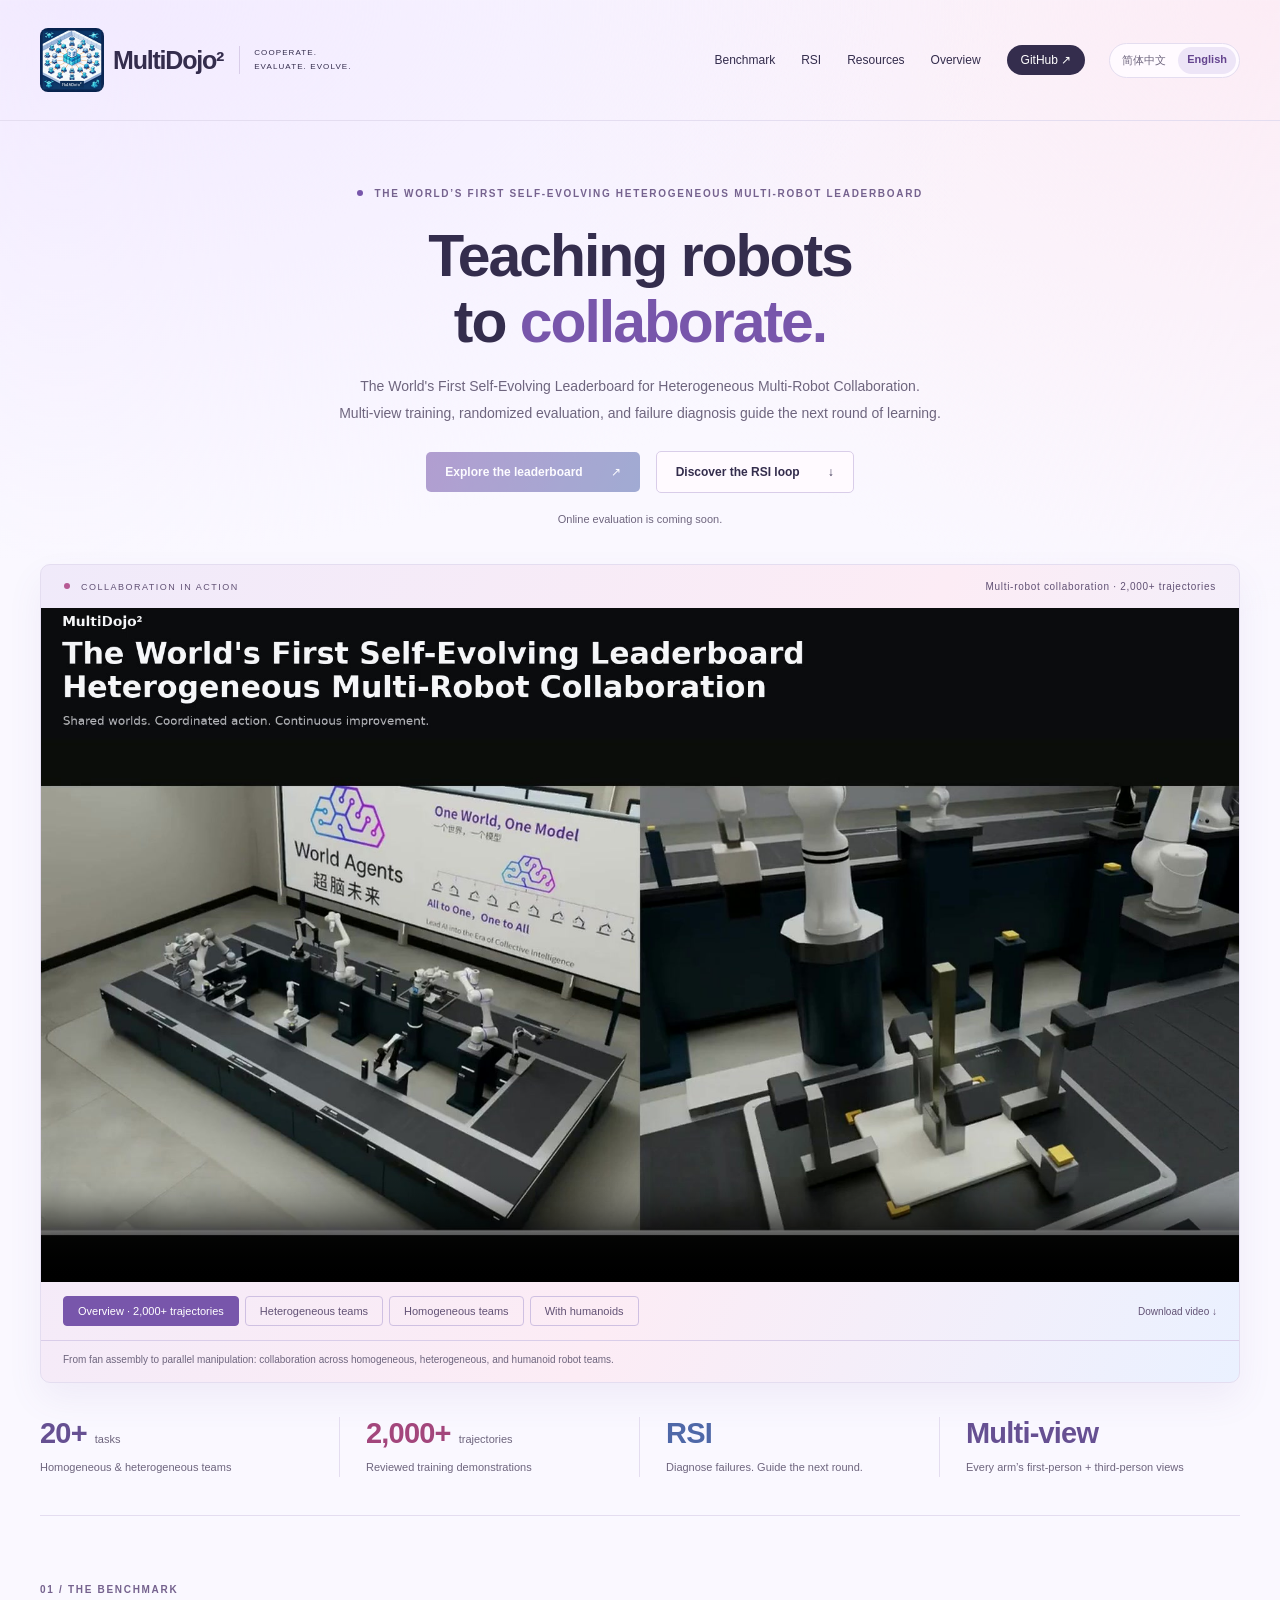
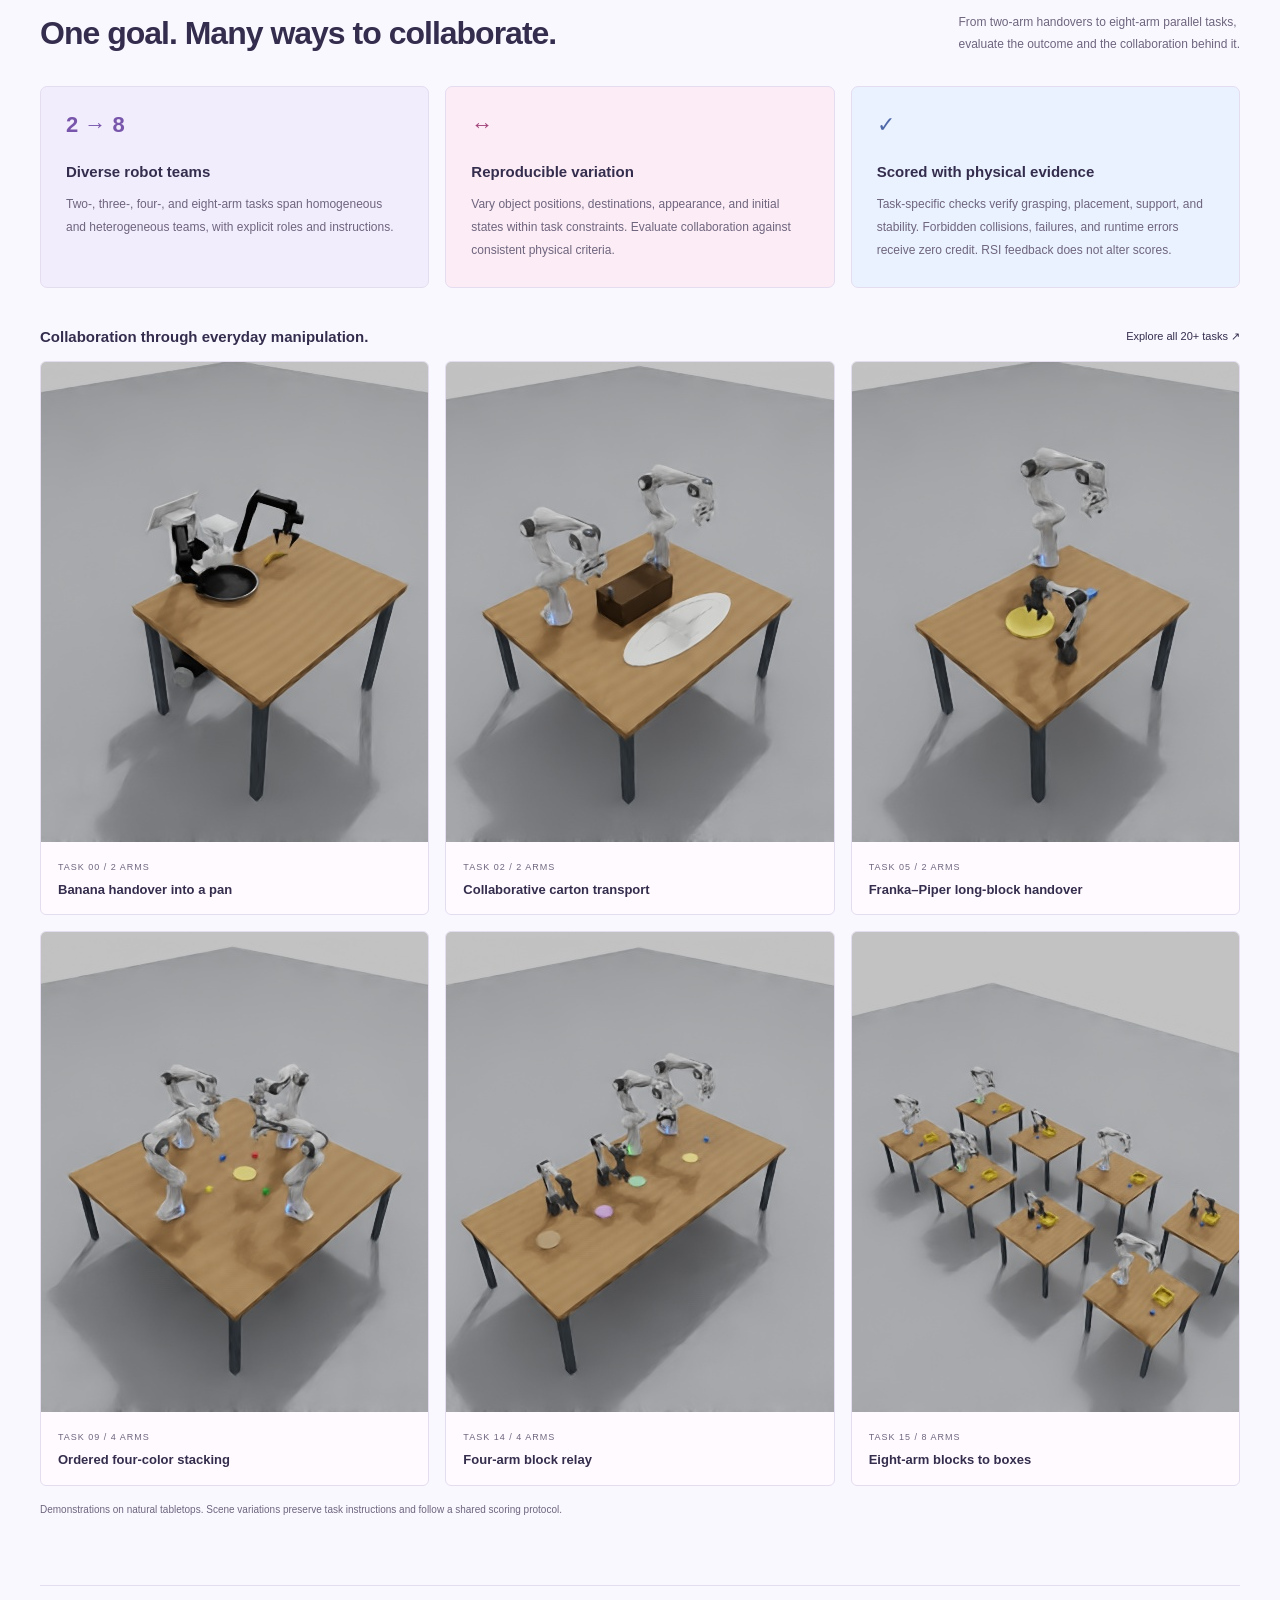
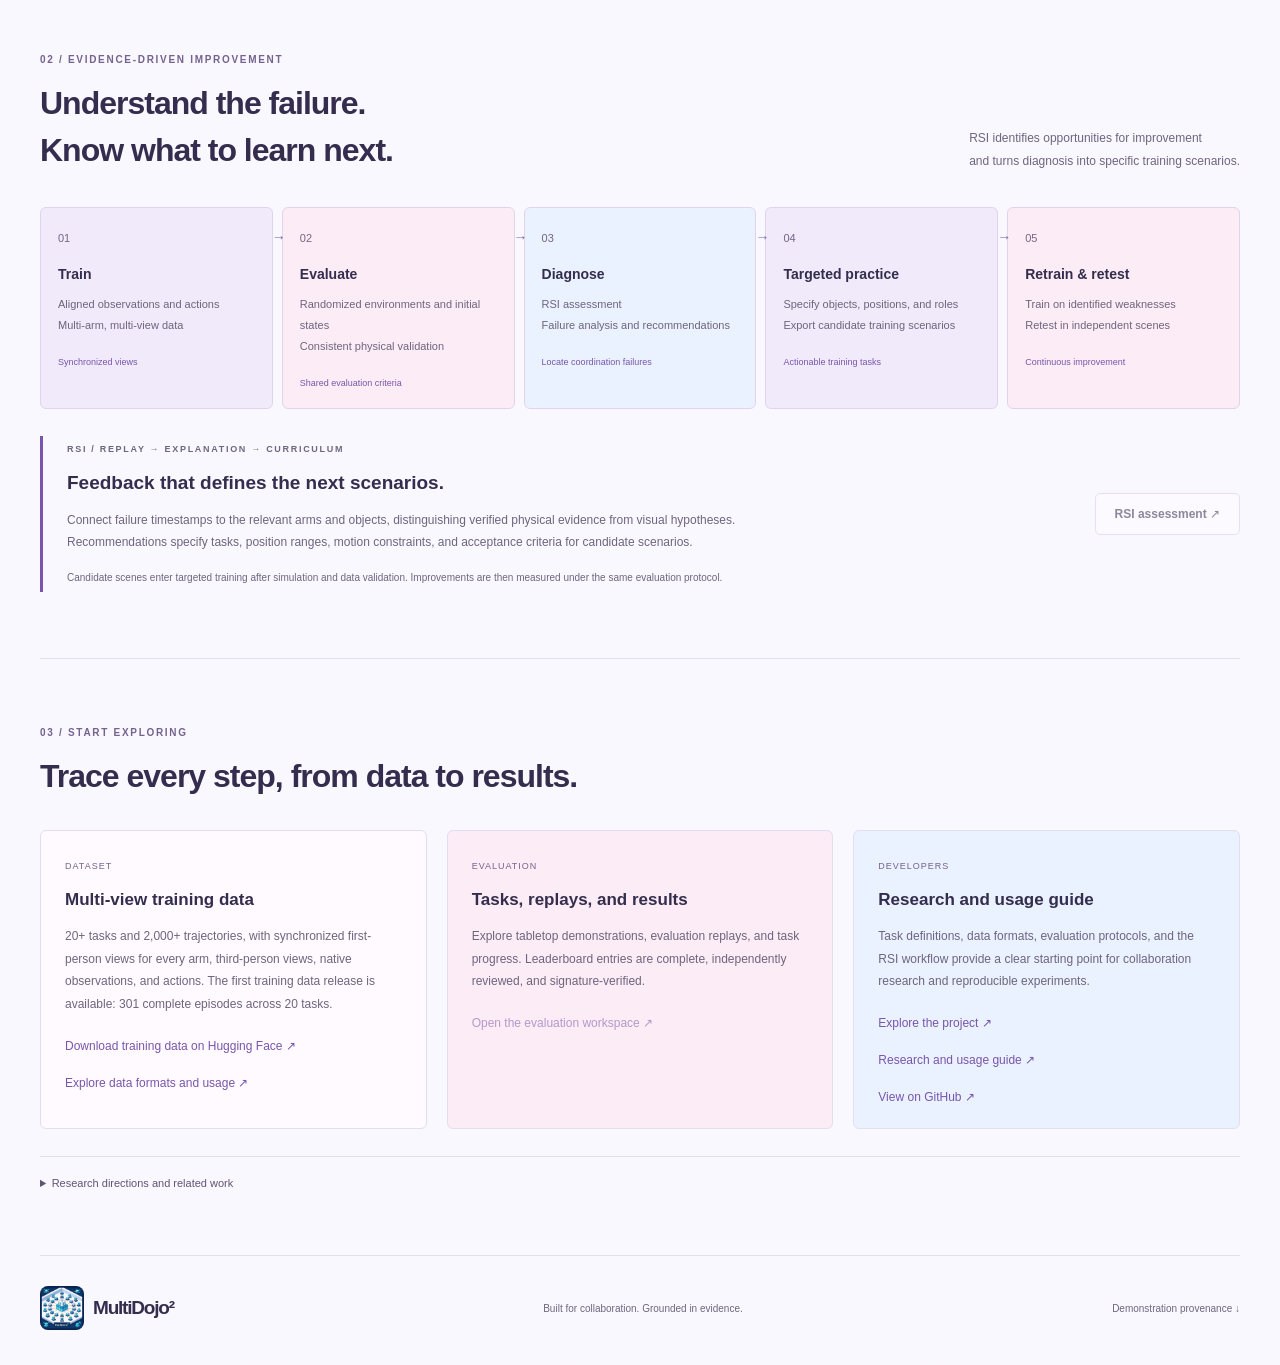
==== docs/index.en.html @ 60ad59d8 "Link verified MultiDojo² training data from bilingual website and READMEs" ====
<!doctype html>
<html lang="en"><head>
<meta charset="utf-8"><meta name="viewport" content="width=device-width,initial-scale=1">
<title>MultiDojo² · Self-Evolving Multi-Robot Collaboration</title>
<meta name="description" content="MultiDojo²: a self-evolving benchmark for homogeneous and heterogeneous robot teams. Explore 20+ manipulation tasks, 2,000+ multi-view demonstrations, randomized evaluation, and evidence-based RSI feedback.">
<meta name="theme-color" content="#faf8ff"><link rel="icon" href="assets/favicon.png" type="image/png">
<link rel="alternate" hreflang="zh-CN" href="index.html"><link rel="alternate" hreflang="en" href="index.en.html"><link rel="alternate" hreflang="x-default" href="index.html">
<link rel="stylesheet" href="site.css"><script src="site.js" defer></script></head>
<body><a class="skip" href="#main">Skip to content</a>
<header class="site-header"><a class="wordmark" href="index.en.html" aria-label="MultiDojo² home"><img src="assets/mark.png" alt="MultiDojo² logo" width="64" height="64">MultiDojo²<span>COOPERATE. EVALUATE. EVOLVE.</span></a><nav aria-label="Main navigation"><a href="#benchmark">Benchmark</a><a href="#evolution">RSI</a><a href="#resources">Resources</a><a href="repository.html">Overview</a><a class="nav-github" data-github hidden>GitHub ↗</a><span class="nav-pending" data-github-pending>GitHub</span></nav><div class="site-language" role="navigation" aria-label="Language"><a href="index.html" lang="zh-CN" hreflang="zh-CN">简体中文</a><a href="index.en.html" lang="en" hreflang="en" aria-current="page">English</a></div></header>
<main id="main"><section class="intro-hero"><p class="kicker"><span></span> THE WORLD’S FIRST SELF-EVOLVING HETEROGENEOUS MULTI-ROBOT LEADERBOARD</p><h1>Teaching robots<br>to <span>collaborate.</span></h1><p class="hero-description">The World's First Self-Evolving Leaderboard for Heterogeneous Multi-Robot Collaboration.<br>Multi-view training, randomized evaluation, and failure diagnosis guide the next round of learning.</p><div class="hero-actions"><a class="primary" data-live-path="leaderboard.html" aria-disabled="true" title="Online evaluation is coming soon">Explore the leaderboard <span>↗</span></a><a class="secondary" href="#evolution">Discover the RSI loop <span>↓</span></a></div><p class="deployment-note" id="deployment-note" hidden></p></section>
<section class="demo-stage" aria-label="Multi-robot collaboration videos"><div class="demo-toolbar"><div><span class="live-dot"></span> COLLABORATION IN ACTION</div><span id="demo-label">Multi-robot collaboration · 2,000+ trajectories</span></div><video id="hero-video" controls muted playsinline loop preload="metadata" poster="assets/collaboration-overview.jpg" aria-label="Multi-robot collaboration · 2,000+ trajectories"><source src="assets/collaboration-overview.mp4" type="video/mp4">Your browser does not support video. Use the download link below.</video><div class="demo-bottom"><div class="demo-tabs" role="group" aria-label="Choose a demonstration"><button type="button" data-scene="overview" aria-pressed="true">Overview · 2,000+ trajectories</button><button type="button" data-scene="heterogeneous" aria-pressed="false">Heterogeneous teams</button><button type="button" data-scene="isomorphic" aria-pressed="false">Homogeneous teams</button><button type="button" data-scene="humanoid" aria-pressed="false">With humanoids</button></div><a id="demo-download" href="assets/collaboration-overview.mp4" download>Download video ↓</a></div><p class="demo-caption" id="demo-caption">From fan assembly to parallel manipulation: collaboration across homogeneous, heterogeneous, and humanoid robot teams.</p></section>
<section class="numbers" aria-label="Benchmark at a glance"><div><strong>20+<span>tasks</span></strong><p>Homogeneous &amp; heterogeneous teams</p></div><div><strong>2,000+<span>trajectories</span></strong><p>Reviewed training demonstrations</p></div><div><strong>RSI</strong><p>Diagnose failures. Guide the next round.</p></div><div><strong>Multi-view</strong><p>Every arm’s first-person + third-person views</p></div></section>
<section id="benchmark" class="content-section"><div class="section-heading"><div><p class="kicker">01 / THE BENCHMARK</p><h2>One goal. Many ways to collaborate.</h2></div><p>From two-arm handovers to eight-arm parallel tasks,<br>evaluate the outcome and the collaboration behind it.</p></div><div class="feature-grid"><article><span class="feature-symbol">2 → 8</span><h3>Diverse robot teams</h3><p>Two-, three-, four-, and eight-arm tasks span homogeneous and heterogeneous teams, with explicit roles and instructions.</p></article><article><span class="feature-symbol">↔</span><h3>Reproducible variation</h3><p>Vary object positions, destinations, appearance, and initial states within task constraints. Evaluate collaboration against consistent physical criteria.</p></article><article><span class="feature-symbol">✓</span><h3>Scored with physical evidence</h3><p>Task-specific checks verify grasping, placement, support, and stability. Forbidden collisions, failures, and runtime errors receive zero credit. RSI feedback does not alter scores.</p></article></div><div class="task-heading"><h3>Collaboration through everyday manipulation.</h3><a href="repository.html#tasks">Explore all 20+ tasks ↗</a></div><div id="featured-tasks" class="featured-tasks" aria-live="polite"><p>Loading task demonstrations…</p></div><p class="small-note">Demonstrations on natural tabletops. Scene variations preserve task instructions and follow a shared scoring protocol.</p></section>
<section id="evolution" class="evolution-section"><div class="section-heading"><div><p class="kicker">02 / EVIDENCE-DRIVEN IMPROVEMENT</p><h2>Understand the failure.<br>Know what to learn next.</h2></div><p>RSI identifies opportunities for improvement<br>and turns diagnosis into specific training scenarios.</p></div><ol class="loop-steps"><li><span>01</span><h3>Train</h3><p>Aligned observations and actions<br>Multi-arm, multi-view data</p><b>Synchronized views</b></li><li><span>02</span><h3>Evaluate</h3><p>Randomized environments and initial states<br>Consistent physical validation</p><b>Shared evaluation criteria</b></li><li><span>03</span><h3>Diagnose</h3><p>RSI assessment<br>Failure analysis and recommendations</p><b>Locate coordination failures</b></li><li><span>04</span><h3>Targeted practice</h3><p>Specify objects, positions, and roles<br>Export candidate training scenarios</p><b>Actionable training tasks</b></li><li><span>05</span><h3>Retrain &amp; retest</h3><p>Train on identified weaknesses<br>Retest in independent scenes</p><b>Continuous improvement</b></li></ol><div class="evolution-detail"><div><p class="kicker">RSI / REPLAY → EXPLANATION → CURRICULUM</p><h3>Feedback that defines the next scenarios.</h3><p>Connect failure timestamps to the relevant arms and objects, distinguishing verified physical evidence from visual hypotheses. Recommendations specify tasks, position ranges, motion constraints, and acceptance criteria for candidate scenarios.</p><p class="small-note">Candidate scenes enter targeted training after simulation and data validation. Improvements are then measured under the same evaluation protocol.</p></div><a class="secondary" data-live-path="previews.html?mode=exam&trial=09-047#task-09" aria-disabled="true" title="Online evaluation is coming soon">RSI assessment ↗</a></div></section>
<section id="resources" class="content-section"><div class="section-heading"><div><p class="kicker">03 / START EXPLORING</p><h2>Trace every step, from data to results.</h2></div></div><div class="resource-grid"><article><span>DATASET</span><h3>Multi-view training data</h3><p>20+ tasks and 2,000+ trajectories, with synchronized first-person views for every arm, third-person views, native observations, and actions. The first training data release is available: 301 complete episodes across 20 tasks.</p><a class="dataset-download" href="https://huggingface.co/datasets/WorldAgents-c/MultiDojo2" target="_blank" rel="noopener">Download training data on Hugging Face ↗</a><a href="PROJECT.md#dataset">Explore data formats and usage ↗</a></article><article><span>EVALUATION</span><h3>Tasks, replays, and results</h3><p>Explore tabletop demonstrations, evaluation replays, and task progress. Leaderboard entries are complete, independently reviewed, and signature-verified.</p><a data-live-path="leaderboard.html" aria-disabled="true" title="Online evaluation is coming soon">Open the evaluation workspace ↗</a></article><article><span>DEVELOPERS</span><h3>Research and usage guide</h3><p>Task definitions, data formats, evaluation protocols, and the RSI workflow provide a clear starting point for collaboration research and reproducible experiments.</p><a href="repository.html">Explore the project ↗</a><a href="PROJECT.md">Research and usage guide ↗</a><a data-github hidden>View on GitHub ↗</a></article></div><details class="research-note"><summary>Research directions and related work</summary><p>MultiDojo² connects multi-view demonstrations, randomized evaluation, and failure-driven training for homogeneous and heterogeneous teams. Research directions include handovers, spatial coordination, timing, and translating execution evidence into specific training tasks.</p><p><a href="RELATED_WORK.md">Explore related research ↗</a></p></details></section>
<footer class="site-footer"><a class="wordmark" href="index.en.html"><img src="assets/mark.png" alt="MultiDojo² logo" width="44" height="44">MultiDojo²</a><p>Built for collaboration. Grounded in evidence.</p><a href="assets/fan-provenance.json">Demonstration provenance ↓</a></footer></main></body></html>
---- docs/site.css ----
[hidden]{display:none!important}:root{font-family:Inter,"Noto Sans CJK SC","Microsoft YaHei",sans-serif;color:#342d4d;background:#faf8ff;font-synthesis:none;--lavender:#f0eafa;--pink:#fcecf5;--blue:#eaf1ff;--muted:#6e657e;--line:#e4ddf0;--accent:#7856ab}*{box-sizing:border-box}html{scroll-behavior:smooth}body{margin:0;background:radial-gradient(ellipse 75% 560px at 5% 0,#f2eaff 0,transparent 100%),radial-gradient(ellipse 60% 620px at 100% 0,#fcecf5 0,transparent 100%),#faf8ff;min-height:100vh}a{color:inherit;text-decoration:none}a:hover{text-decoration:underline}button{font:inherit}a:focus-visible,button:focus-visible,summary:focus-visible,video:focus-visible{outline:3px solid var(--accent);outline-offset:5px}.skip{position:absolute;top:-60px;left:16px;z-index:5;background:#fff;padding:12px}.skip:focus{top:12px}.site-header,main{max-width:1320px;margin:auto}.site-header{padding:28px 40px;display:flex;gap:24px;align-items:center;border-bottom:1px solid var(--line)}.wordmark{display:flex;align-items:center;gap:9px;font-size:25px;letter-spacing:-1.2px;font-weight:800}.wordmark span{font-size:8px;font-weight:500;letter-spacing:1.1px;border-left:1px solid #d9cde9;padding-left:14px;margin-left:7px;max-width:125px;line-height:1.7}.site-header nav{display:flex;gap:26px;align-items:center;margin-left:auto;font-size:12px}.nav-pending{font-size:10px;color:var(--muted);border:1px solid var(--line);padding:8px 12px;border-radius:20px}.nav-github{background:#342d4d;color:white;border-radius:20px;padding:8px 14px}main{padding:0 40px}.intro-hero{text-align:center;padding:65px 0 34px}.kicker{font-size:10px;letter-spacing:1.7px;font-weight:700;color:#75628e;margin:0 0 21px;line-height:1.6}.intro-hero .kicker span,.live-dot{display:inline-block;width:6px;height:6px;border-radius:50%;background:var(--accent);margin:0 7px 1px 0}h1{font-size:clamp(34px,4.6vw,64px);font-weight:700;letter-spacing:-2.7px;line-height:1.3;margin:0 0 18px}h1>span{color:var(--accent)}.mobile-break{display:none}.hero-description{font-size:14px;line-height:1.95;color:var(--muted);margin:0}.hero-actions{display:flex;justify-content:center;align-items:center;gap:16px;margin-top:24px}.primary,.secondary{display:inline-flex;justify-content:space-between;gap:28px;align-items:center;padding:13px 19px;border-radius:5px;font-size:12px;font-weight:600}.primary{color:#fff;background:linear-gradient(115deg,#7856ab,#596db0)}.secondary{border:1px solid #d9cde9;background:#fffaff}.primary:hover,.secondary:hover{text-decoration:none;filter:brightness(.94)}.demo-stage{background:linear-gradient(115deg,#f0eafa,#fcecf5 58%,#eaf1ff);border:1px solid var(--line);border-radius:10px;overflow:hidden;box-shadow:0 16px 35px #7856ab14}.demo-toolbar{display:flex;align-items:center;justify-content:space-between;padding:16px 23px;color:#625275;font-size:10px;letter-spacing:.7px}.demo-toolbar>div{font-size:9px;letter-spacing:1.5px}.live-dot{background:#b65a94}.demo-stage video{display:block;width:100%;aspect-ratio:1280/576;background:#eaf0fc;object-fit:contain}.demo-bottom{display:flex;align-items:center;justify-content:space-between;padding:14px 22px;gap:12px}.demo-tabs{display:flex;gap:6px;flex-wrap:wrap}.demo-tabs button{background:transparent;color:#625275;border:1px solid #cfc0e2;border-radius:4px;font-size:11px;padding:8px 14px;cursor:pointer}.demo-tabs button[aria-pressed=true]{background:#7856ab;color:#fff;border-color:#7856ab}.demo-bottom>a{color:#625275;font-size:10px;white-space:nowrap}.demo-caption{border-top:1px solid #d9cde9;margin:0;padding:10px 22px 13px;color:#6e657e;font-size:10px;line-height:1.8}.numbers{display:grid;grid-template-columns:repeat(4,1fr);padding:34px 0 38px;border-bottom:1px solid var(--line)}.numbers>div{padding-left:26px;border-right:1px solid var(--line)}.numbers>div:first-child{padding-left:0}.numbers>div:last-child{border:0}.numbers strong{font-size:32px;font-weight:600;letter-spacing:-.8px}.numbers strong span{font-size:11px;font-weight:400;letter-spacing:0;margin-left:8px;color:var(--muted)}.numbers p{font-size:11px;color:var(--muted);margin:8px 0 0}.content-section,.evolution-section{padding:66px 0;border-bottom:1px solid var(--line);scroll-margin-top:25px}.section-heading{display:flex;align-items:end;justify-content:space-between;gap:20px;margin-bottom:30px}.section-heading .kicker{margin-bottom:12px}h2{font-size:32px;font-weight:600;line-height:1.45;letter-spacing:-1px;margin:0}.section-heading>p{color:var(--muted);font-size:12px;line-height:1.9;margin:0}.feature-grid{display:grid;grid-template-columns:repeat(3,1fr);gap:16px}.feature-grid article{border:1px solid var(--line);padding:25px;background:#f2edfc;border-radius:7px}.feature-symbol{display:block;font-size:22px;height:36px;color:var(--accent);font-weight:600}h3{font-size:15px;font-weight:600;line-height:1.6}.feature-grid h3{margin:12px 0 9px}.feature-grid p,.resource-grid p,.evolution-detail p{font-size:12px;line-height:1.9;color:var(--muted);margin:0}.task-heading{display:flex;justify-content:space-between;align-items:center;margin:37px 0 12px;gap:16px}.task-heading h3{margin:0}.task-heading a{font-size:11px;white-space:nowrap}.featured-tasks{display:grid;grid-template-columns:repeat(3,1fr);gap:16px}.featured-task{border:1px solid var(--line);border-radius:6px;overflow:hidden;background:#fffaff;min-width:0}.featured-task img{display:block;width:100%;aspect-ratio:4/3;object-fit:cover}.featured-task>div{padding:14px 17px}.featured-task small{font-size:9px;color:var(--muted);letter-spacing:1px}.featured-task h3{margin:6px 0 0;font-size:13px}.small-note{font-size:10px!important;line-height:1.9!important;color:var(--muted)!important;margin:14px 0 0!important}.loop-steps{list-style:none;padding:0;display:grid;grid-template-columns:repeat(5,1fr);gap:9px;margin:34px 0 27px}.loop-steps li{position:relative;padding:20px 17px;background:#f0eafa;border:1px solid #e0d4ed;border-radius:6px;min-width:0}.loop-steps li+li:before{content:'→';position:absolute;top:21px;left:-11px;z-index:1;font-size:14px;color:#8269a7}.loop-steps li>span{font-size:11px;color:#746586}.loop-steps h3{font-size:14px;margin:17px 0 9px}.loop-steps p{font-size:11px;line-height:1.9;color:#6e657e;margin:0}.loop-steps b{display:block;margin-top:21px;font-weight:500;font-size:9px;color:#7856ab}.loop-steps .planned{background:transparent;border-style:dashed}.loop-steps .planned b{color:#9c487d}.evolution-detail{display:flex;align-items:center;justify-content:space-between;gap:48px;border-left:3px solid #7856ab;padding:5px 0 5px 24px}.evolution-detail>div{max-width:720px}.evolution-detail .kicker{font-size:9px;margin-bottom:10px}.evolution-detail h3{font-size:19px;margin:0 0 10px}.evolution-detail>a{flex-shrink:0}.resource-grid{display:grid;grid-template-columns:repeat(3,1fr);gap:20px}.resource-grid article{padding:24px;background:#fffaff;border:1px solid var(--line);border-radius:6px}.resource-grid article>span{font-size:9px;letter-spacing:1px;color:#75628e}.resource-grid h3{font-size:17px;margin:13px 0 12px}.resource-grid a{font-size:12px;color:#7856ab;display:block;margin-top:23px}.research-note{margin-top:27px;border-top:1px solid var(--line);padding-top:20px;color:var(--muted);font-size:11px}.research-note summary{cursor:pointer;color:#625275}.research-note p{line-height:1.95;max-width:970px}.research-note a{text-decoration:underline}.site-footer{display:flex;gap:24px;align-items:center;justify-content:space-between;padding:30px 0 35px;color:var(--muted);font-size:10px}.site-footer .wordmark{font-size:19px;color:#342d4d}.deployment-note{font-size:11px;line-height:1.8;color:var(--muted);margin:17px auto 0;max-width:650px}[aria-disabled=true]{opacity:.55;cursor:default}.deployment-note.error{color:#9f3c66}
@media(min-width:1500px){.intro-hero{padding-top:75px}}
@media(max-width:900px){.site-header{padding:23px 24px}.wordmark span{display:none}main{padding:0 24px}.site-header nav{gap:20px}.loop-steps{grid-template-columns:repeat(3,1fr)}.loop-steps li+li:before{display:none}.evolution-detail{display:block}.evolution-detail>a{margin-top:22px}.section-heading>p{max-width:250px}.featured-tasks{gap:11px}.feature-grid article{padding:20px}.site-footer{flex-wrap:wrap;gap:12px}}
@media(max-width:600px){html{scroll-behavior:auto}.site-header{padding:19px 18px;gap:10px;flex-wrap:wrap}.wordmark{font-size:23px}.site-header nav{gap:16px;font-size:10px;width:100%;margin:6px 0 0;justify-content:space-between}.nav-pending{font-size:9px;padding:5px 7px}main{padding:0 18px}.intro-hero{padding:38px 0 25px}.intro-hero .kicker{font-size:8px;letter-spacing:1px;margin-bottom:17px}h1{font-size:42px;letter-spacing:-2px}.mobile-break{display:block}.hero-description{font-size:12px;line-height:1.9;margin-top:16px}.hero-actions{gap:9px;margin-top:20px}.primary,.secondary{font-size:10px;padding:12px 12px;gap:14px}.demo-toolbar{padding:12px;font-size:8px;gap:10px;letter-spacing:0}.demo-toolbar>div{font-size:7px;letter-spacing:.8px}.demo-bottom{padding:11px;display:block}.demo-tabs{gap:5px}.demo-tabs button{font-size:10px;padding:8px 11px}.demo-bottom>a{display:inline-block;margin-top:12px}.demo-caption{padding:10px 12px;font-size:9px}.numbers{grid-template-columns:1fr 1fr;padding:26px 0;gap:23px}.numbers>div{padding-left:0;border:0}.numbers strong{font-size:28px}.numbers strong span{font-size:10px}.numbers p{font-size:10px}.content-section,.evolution-section{padding:39px 0}.section-heading{display:block;margin-bottom:20px}h2{font-size:26px}.section-heading>p{margin-top:13px;max-width:none;font-size:11px}.feature-grid{grid-template-columns:1fr;gap:9px}.feature-grid article{padding:18px}.feature-symbol{float:right}.feature-grid h3{margin:0 0 8px}.feature-grid p{font-size:11px}.task-heading{display:block;margin-top:28px}.task-heading a{display:inline-block;margin-top:7px}.featured-tasks{grid-template-columns:1fr 1fr;gap:9px}.featured-task>div{padding:11px}.featured-task h3{font-size:11px}.featured-task small{font-size:8px}.loop-steps{grid-template-columns:1fr 1fr;gap:9px;margin:24px 0}.loop-steps li{padding:16px 13px}.loop-steps li:last-child{grid-column:1/-1}.loop-steps h3{margin:12px 0 8px}.loop-steps b{margin-top:13px}.evolution-detail{padding-left:17px}.evolution-detail h3{font-size:17px}.resource-grid{grid-template-columns:1fr;gap:10px}.resource-grid article{padding:22px}.site-footer p{width:100%;order:2;margin:0}.site-footer{padding:24px 0}}
@media(prefers-reduced-motion:reduce){html{scroll-behavior:auto}}

.wordmark>img{object-fit:contain;flex-shrink:0;border-radius:8px}.site-header .wordmark>img{width:64px;height:64px}.site-footer .wordmark>img{width:44px;height:44px}@media(max-width:600px){.site-header .wordmark>img{width:52px;height:52px}}

/* Soft purple, pink and blue surfaces keep controls readable. */
.feature-grid article:nth-child(3n+2),.resource-grid article:nth-child(3n+2),.loop-steps li:nth-child(3n+2){background:var(--pink)}
.feature-grid article:nth-child(3n),.resource-grid article:nth-child(3n),.loop-steps li:nth-child(3n){background:var(--blue)}
.feature-symbol{color:#7856ab}.feature-grid article:nth-child(2) .feature-symbol{color:#a3467c}.feature-grid article:nth-child(3) .feature-symbol{color:#4f68a8}
.numbers strong{color:#665092}.numbers>div:nth-child(2) strong{color:#a3467c}.numbers>div:nth-child(3) strong{color:#4f68a8}

/* The overview is 16:9; scene selection sets the original fan aspect ratio. */
.demo-stage video{aspect-ratio:16/9}
@media(max-width:600px){.site-header nav{flex-wrap:wrap;justify-content:flex-start;column-gap:18px;row-gap:13px}}

/* Both homepages share a compact, always-visible language selector. */
.site-language{display:flex;flex-shrink:0;gap:3px;padding:3px;border:1px solid var(--line);border-radius:20px;background:#fffaff;font-size:11px;white-space:nowrap}
.site-language a{padding:6px 9px;border-radius:16px;color:var(--muted)}
.site-language a[aria-current=page]{background:#ede5f7;color:#65458f;font-weight:600}
.site-language a:hover{text-decoration:none;background:#f0eafa}
html[lang=en] .intro-hero h1{line-height:1.12;letter-spacing:-2px}
html[lang=en] .numbers strong{font-size:29px}
html[lang=en] .numbers p{line-height:1.7}
@media(max-width:1150px){.site-header{flex-wrap:wrap}.site-header .wordmark span{display:none}.site-language{margin-left:auto}.site-header nav{order:3;width:100%;margin-left:0;justify-content:center;flex-wrap:wrap}}
@media(max-width:600px){.site-header nav{justify-content:flex-start}.site-language{font-size:10px}.site-language a{padding:6px 7px}.site-header .wordmark>img{width:44px;height:44px}.site-header .wordmark{font-size:22px;gap:7px}.site-header{column-gap:6px}html[lang=en] .intro-hero h1{font-size:40px}html[lang=en] .hero-actions{flex-wrap:wrap}html[lang=en] .numbers strong{font-size:25px}.demo-toolbar{flex-wrap:wrap}.evolution-detail .kicker{overflow-wrap:anywhere}}
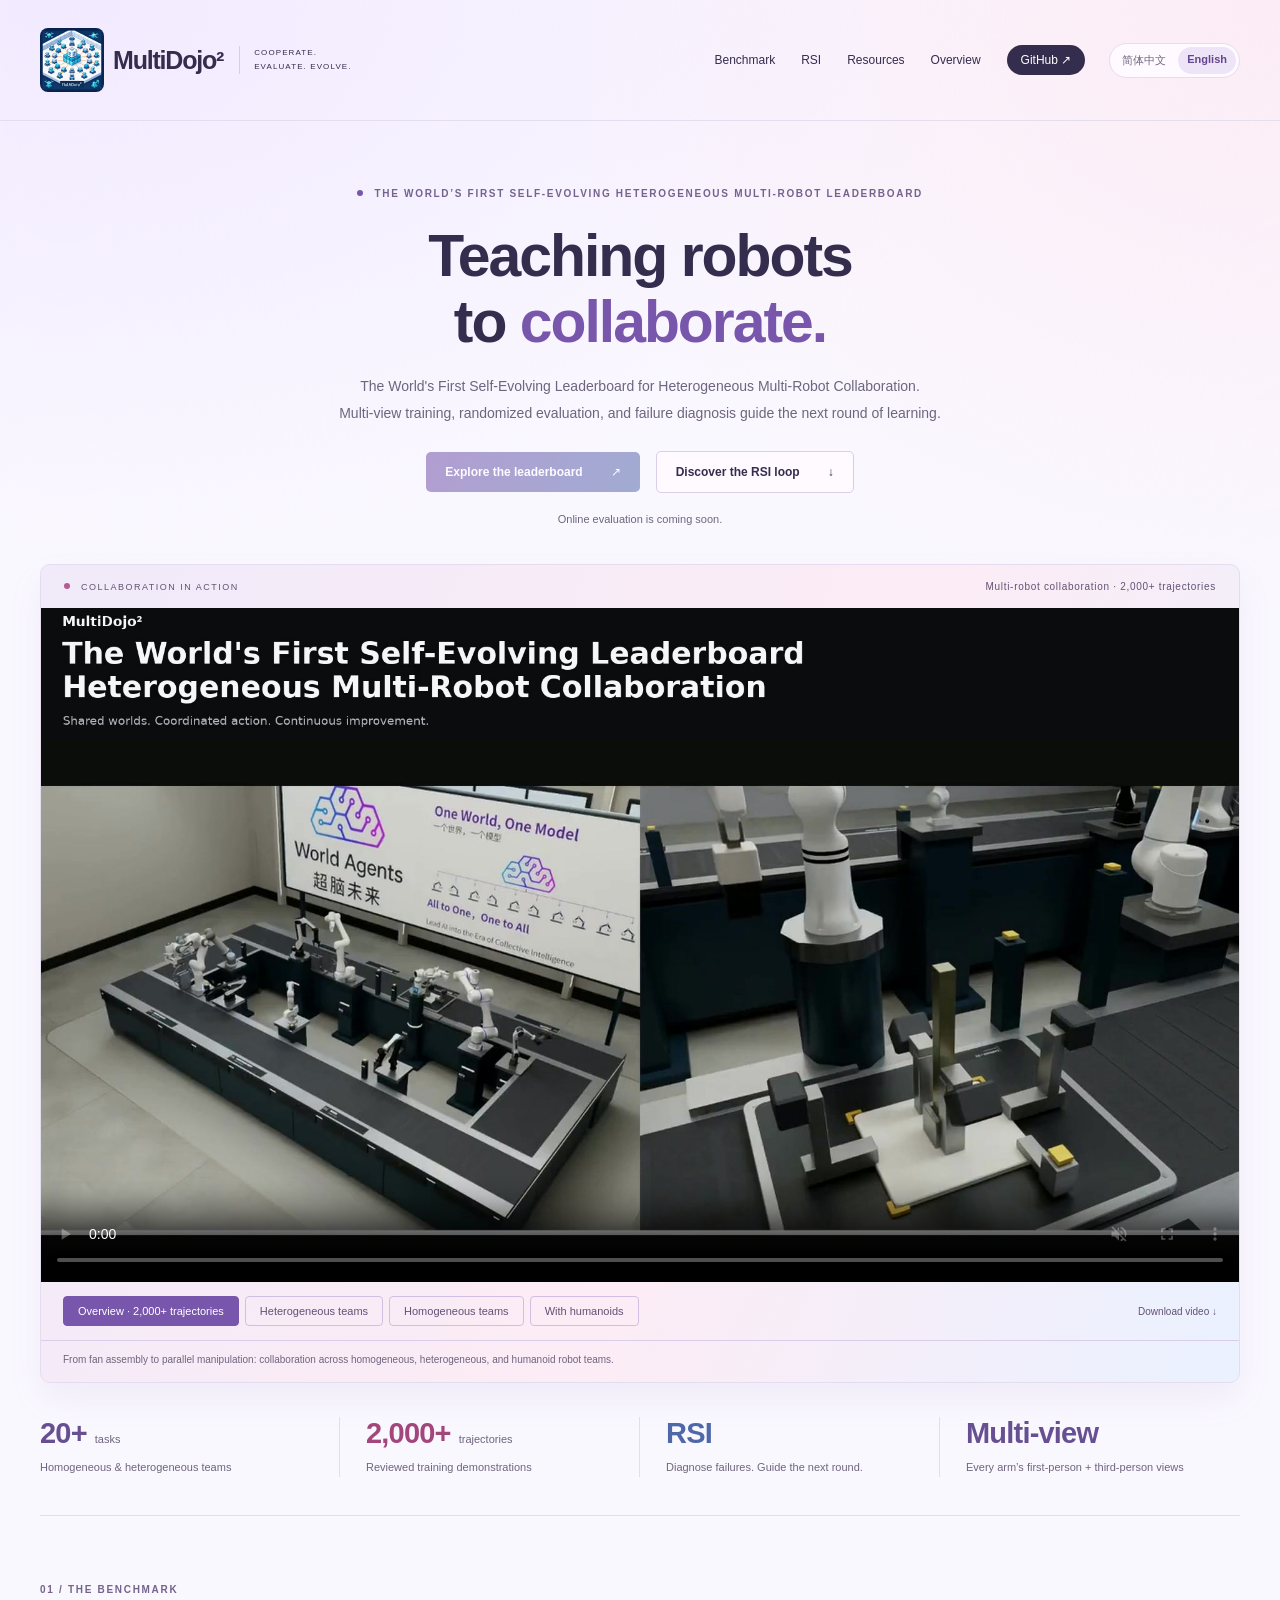
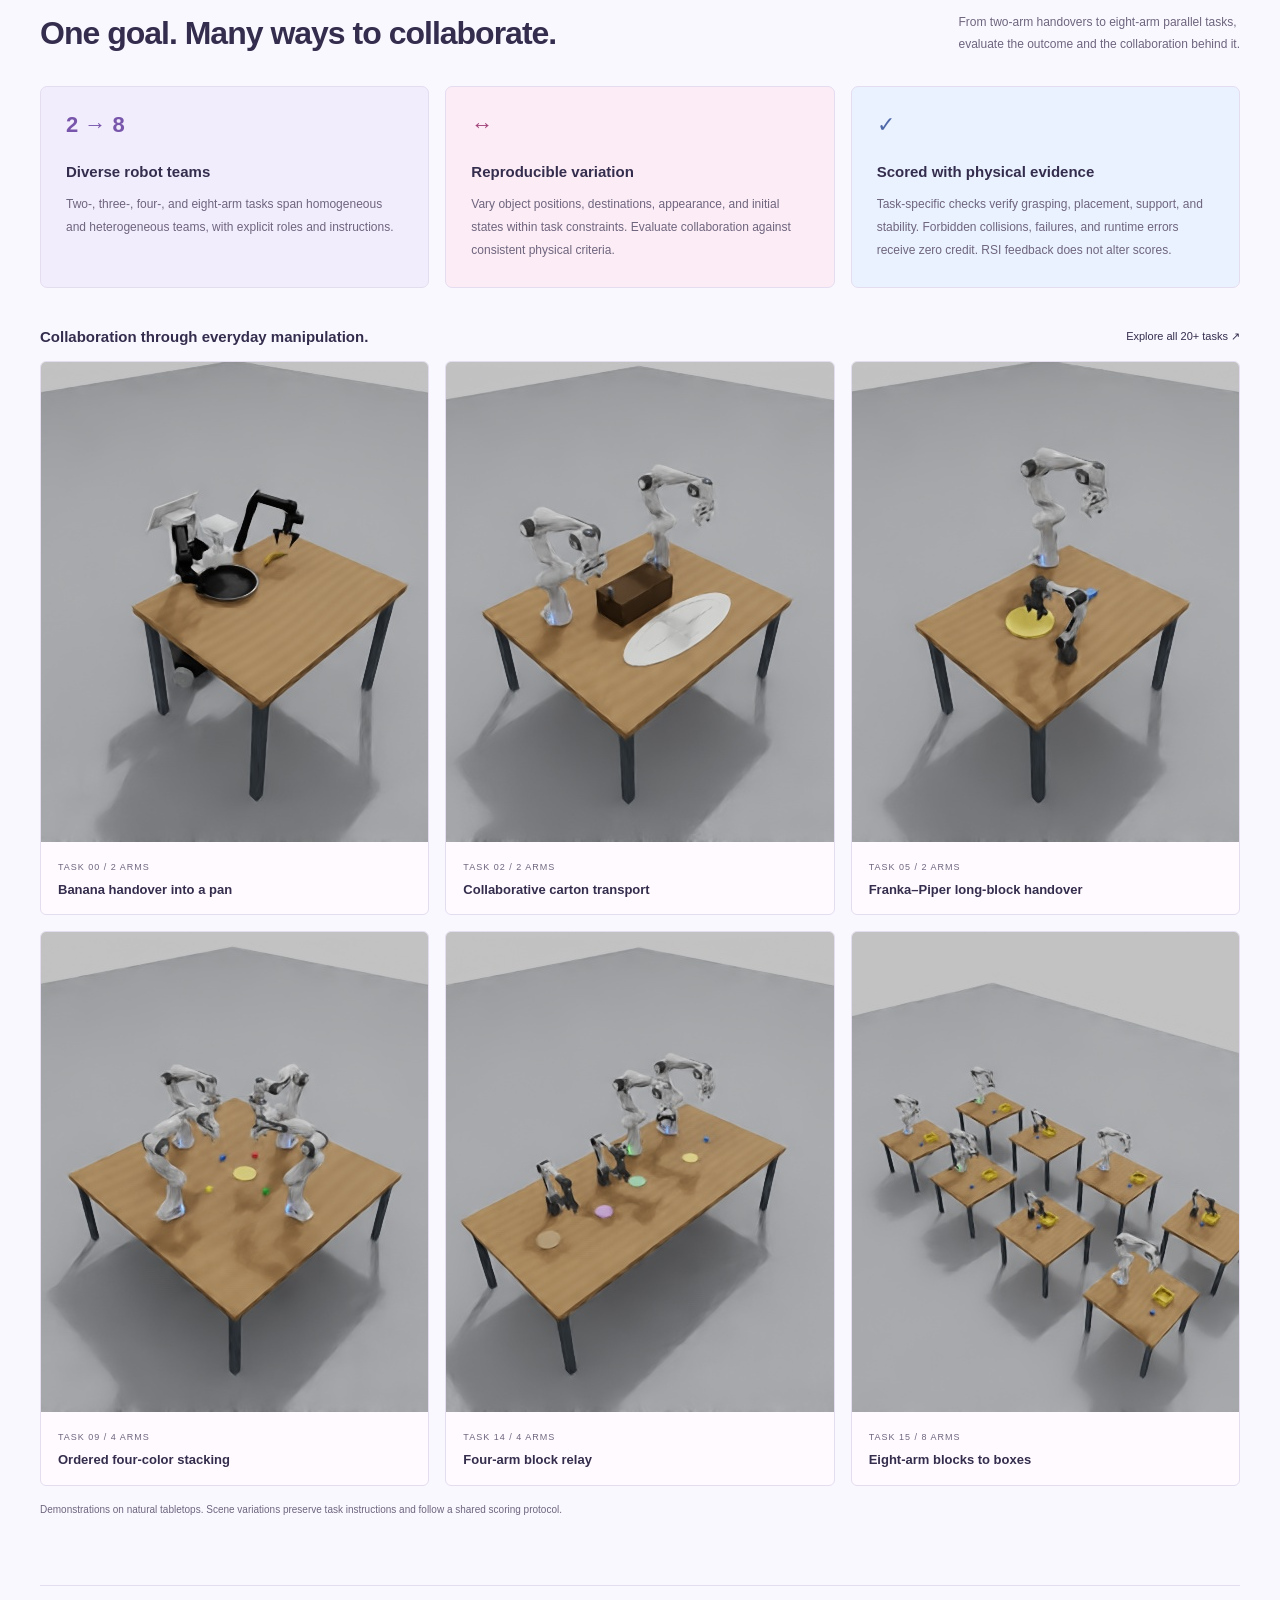
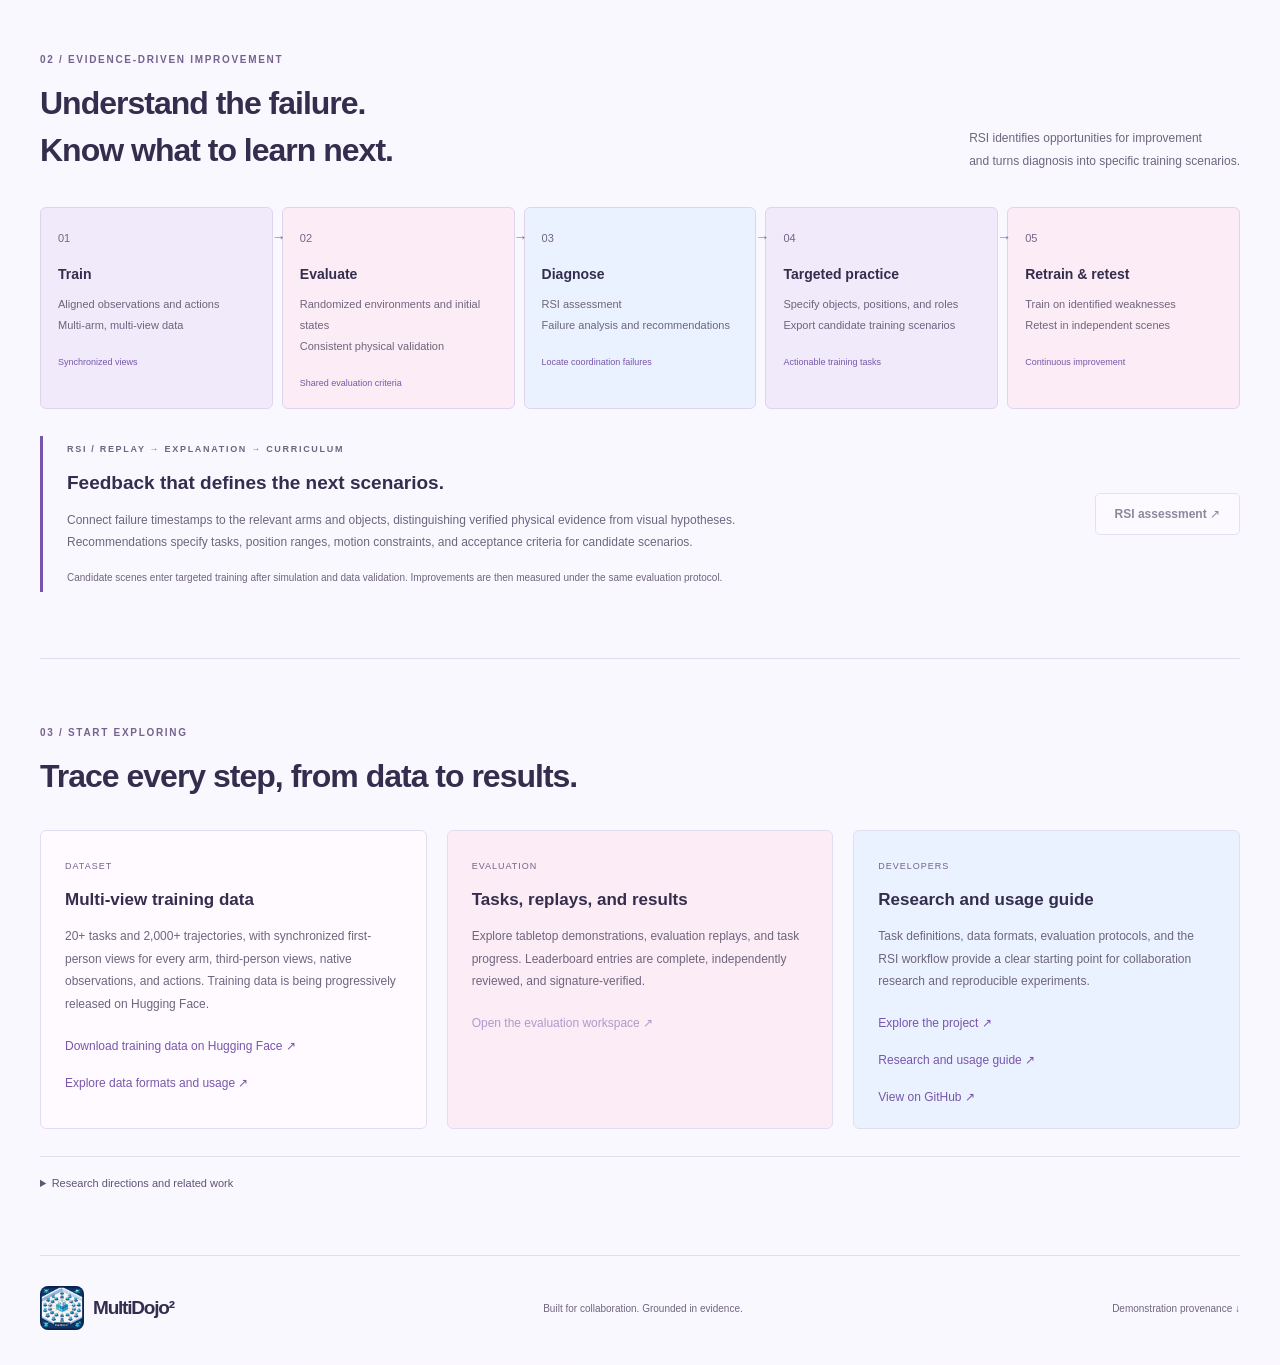
==== commit 1b274c58: "Present the 2,000+ demonstration collection consistently in both languages" ====
--- a/docs/index.en.html
+++ b/docs/index.en.html
@@ -3,15 +3,15 @@
 <meta charset="utf-8"><meta name="viewport" content="width=device-width,initial-scale=1">
 <title>MultiDojo² · Self-Evolving Multi-Robot Collaboration</title>
 <meta name="description" content="MultiDojo²: a self-evolving benchmark for homogeneous and heterogeneous robot teams. Explore 20+ manipulation tasks, 2,000+ multi-view demonstrations, randomized evaluation, and evidence-based RSI feedback.">
-<meta name="theme-color" content="#faf8ff"><link rel="icon" href="assets/favicon.png" type="image/png">
+<meta name="theme-color" content="#faf8ff"><link rel="icon" href="assets/favicon.png?v=af48e177111937ee" type="image/png">
 <link rel="alternate" hreflang="zh-CN" href="index.html"><link rel="alternate" hreflang="en" href="index.en.html"><link rel="alternate" hreflang="x-default" href="index.html">
-<link rel="stylesheet" href="site.css"><script src="site.js" defer></script></head>
+<link rel="stylesheet" href="site.css?v=89df04825eef76bd"><script src="site.js?v=aa90bcde2d3d02f0" defer></script></head>
 <body><a class="skip" href="#main">Skip to content</a>
-<header class="site-header"><a class="wordmark" href="index.en.html" aria-label="MultiDojo² home"><img src="assets/mark.png" alt="MultiDojo² logo" width="64" height="64">MultiDojo²<span>COOPERATE. EVALUATE. EVOLVE.</span></a><nav aria-label="Main navigation"><a href="#benchmark">Benchmark</a><a href="#evolution">RSI</a><a href="#resources">Resources</a><a href="repository.html">Overview</a><a class="nav-github" data-github hidden>GitHub ↗</a><span class="nav-pending" data-github-pending>GitHub</span></nav><div class="site-language" role="navigation" aria-label="Language"><a href="index.html" lang="zh-CN" hreflang="zh-CN">简体中文</a><a href="index.en.html" lang="en" hreflang="en" aria-current="page">English</a></div></header>
+<header class="site-header"><a class="wordmark" href="index.en.html" aria-label="MultiDojo² home"><img src="assets/mark.png?v=f698878eef2fb317" alt="MultiDojo² logo" width="64" height="64">MultiDojo²<span>COOPERATE. EVALUATE. EVOLVE.</span></a><nav aria-label="Main navigation"><a href="#benchmark">Benchmark</a><a href="#evolution">RSI</a><a href="#resources">Resources</a><a href="repository.html">Overview</a><a class="nav-github" data-github hidden>GitHub ↗</a><span class="nav-pending" data-github-pending>GitHub</span></nav><div class="site-language" role="navigation" aria-label="Language"><a href="index.html" lang="zh-CN" hreflang="zh-CN">简体中文</a><a href="index.en.html" lang="en" hreflang="en" aria-current="page">English</a></div></header>
 <main id="main"><section class="intro-hero"><p class="kicker"><span></span> THE WORLD’S FIRST SELF-EVOLVING HETEROGENEOUS MULTI-ROBOT LEADERBOARD</p><h1>Teaching robots<br>to <span>collaborate.</span></h1><p class="hero-description">The World's First Self-Evolving Leaderboard for Heterogeneous Multi-Robot Collaboration.<br>Multi-view training, randomized evaluation, and failure diagnosis guide the next round of learning.</p><div class="hero-actions"><a class="primary" data-live-path="leaderboard.html" aria-disabled="true" title="Online evaluation is coming soon">Explore the leaderboard <span>↗</span></a><a class="secondary" href="#evolution">Discover the RSI loop <span>↓</span></a></div><p class="deployment-note" id="deployment-note" hidden></p></section>
-<section class="demo-stage" aria-label="Multi-robot collaboration videos"><div class="demo-toolbar"><div><span class="live-dot"></span> COLLABORATION IN ACTION</div><span id="demo-label">Multi-robot collaboration · 2,000+ trajectories</span></div><video id="hero-video" controls muted playsinline loop preload="metadata" poster="assets/collaboration-overview.jpg" aria-label="Multi-robot collaboration · 2,000+ trajectories"><source src="assets/collaboration-overview.mp4" type="video/mp4">Your browser does not support video. Use the download link below.</video><div class="demo-bottom"><div class="demo-tabs" role="group" aria-label="Choose a demonstration"><button type="button" data-scene="overview" aria-pressed="true">Overview · 2,000+ trajectories</button><button type="button" data-scene="heterogeneous" aria-pressed="false">Heterogeneous teams</button><button type="button" data-scene="isomorphic" aria-pressed="false">Homogeneous teams</button><button type="button" data-scene="humanoid" aria-pressed="false">With humanoids</button></div><a id="demo-download" href="assets/collaboration-overview.mp4" download>Download video ↓</a></div><p class="demo-caption" id="demo-caption">From fan assembly to parallel manipulation: collaboration across homogeneous, heterogeneous, and humanoid robot teams.</p></section>
+<section class="demo-stage" aria-label="Multi-robot collaboration videos"><div class="demo-toolbar"><div><span class="live-dot"></span> COLLABORATION IN ACTION</div><span id="demo-label">Multi-robot collaboration · 2,000+ trajectories</span></div><video id="hero-video" controls muted playsinline loop preload="metadata" poster="assets/collaboration-overview.jpg?v=44ad053bf6aebea7" aria-label="Multi-robot collaboration · 2,000+ trajectories"><source src="assets/collaboration-overview.mp4?v=6367e5af1178d0d2" type="video/mp4">Your browser does not support video. Use the download link below.</video><div class="demo-bottom"><div class="demo-tabs" role="group" aria-label="Choose a demonstration"><button type="button" data-scene="overview" aria-pressed="true">Overview · 2,000+ trajectories</button><button type="button" data-scene="heterogeneous" aria-pressed="false">Heterogeneous teams</button><button type="button" data-scene="isomorphic" aria-pressed="false">Homogeneous teams</button><button type="button" data-scene="humanoid" aria-pressed="false">With humanoids</button></div><a id="demo-download" href="assets/collaboration-overview.mp4?v=6367e5af1178d0d2" download>Download video ↓</a></div><p class="demo-caption" id="demo-caption">From fan assembly to parallel manipulation: collaboration across homogeneous, heterogeneous, and humanoid robot teams.</p></section>
 <section class="numbers" aria-label="Benchmark at a glance"><div><strong>20+<span>tasks</span></strong><p>Homogeneous &amp; heterogeneous teams</p></div><div><strong>2,000+<span>trajectories</span></strong><p>Reviewed training demonstrations</p></div><div><strong>RSI</strong><p>Diagnose failures. Guide the next round.</p></div><div><strong>Multi-view</strong><p>Every arm’s first-person + third-person views</p></div></section>
 <section id="benchmark" class="content-section"><div class="section-heading"><div><p class="kicker">01 / THE BENCHMARK</p><h2>One goal. Many ways to collaborate.</h2></div><p>From two-arm handovers to eight-arm parallel tasks,<br>evaluate the outcome and the collaboration behind it.</p></div><div class="feature-grid"><article><span class="feature-symbol">2 → 8</span><h3>Diverse robot teams</h3><p>Two-, three-, four-, and eight-arm tasks span homogeneous and heterogeneous teams, with explicit roles and instructions.</p></article><article><span class="feature-symbol">↔</span><h3>Reproducible variation</h3><p>Vary object positions, destinations, appearance, and initial states within task constraints. Evaluate collaboration against consistent physical criteria.</p></article><article><span class="feature-symbol">✓</span><h3>Scored with physical evidence</h3><p>Task-specific checks verify grasping, placement, support, and stability. Forbidden collisions, failures, and runtime errors receive zero credit. RSI feedback does not alter scores.</p></article></div><div class="task-heading"><h3>Collaboration through everyday manipulation.</h3><a href="repository.html#tasks">Explore all 20+ tasks ↗</a></div><div id="featured-tasks" class="featured-tasks" aria-live="polite"><p>Loading task demonstrations…</p></div><p class="small-note">Demonstrations on natural tabletops. Scene variations preserve task instructions and follow a shared scoring protocol.</p></section>
 <section id="evolution" class="evolution-section"><div class="section-heading"><div><p class="kicker">02 / EVIDENCE-DRIVEN IMPROVEMENT</p><h2>Understand the failure.<br>Know what to learn next.</h2></div><p>RSI identifies opportunities for improvement<br>and turns diagnosis into specific training scenarios.</p></div><ol class="loop-steps"><li><span>01</span><h3>Train</h3><p>Aligned observations and actions<br>Multi-arm, multi-view data</p><b>Synchronized views</b></li><li><span>02</span><h3>Evaluate</h3><p>Randomized environments and initial states<br>Consistent physical validation</p><b>Shared evaluation criteria</b></li><li><span>03</span><h3>Diagnose</h3><p>RSI assessment<br>Failure analysis and recommendations</p><b>Locate coordination failures</b></li><li><span>04</span><h3>Targeted practice</h3><p>Specify objects, positions, and roles<br>Export candidate training scenarios</p><b>Actionable training tasks</b></li><li><span>05</span><h3>Retrain &amp; retest</h3><p>Train on identified weaknesses<br>Retest in independent scenes</p><b>Continuous improvement</b></li></ol><div class="evolution-detail"><div><p class="kicker">RSI / REPLAY → EXPLANATION → CURRICULUM</p><h3>Feedback that defines the next scenarios.</h3><p>Connect failure timestamps to the relevant arms and objects, distinguishing verified physical evidence from visual hypotheses. Recommendations specify tasks, position ranges, motion constraints, and acceptance criteria for candidate scenarios.</p><p class="small-note">Candidate scenes enter targeted training after simulation and data validation. Improvements are then measured under the same evaluation protocol.</p></div><a class="secondary" data-live-path="previews.html?mode=exam&trial=09-047#task-09" aria-disabled="true" title="Online evaluation is coming soon">RSI assessment ↗</a></div></section>
-<section id="resources" class="content-section"><div class="section-heading"><div><p class="kicker">03 / START EXPLORING</p><h2>Trace every step, from data to results.</h2></div></div><div class="resource-grid"><article><span>DATASET</span><h3>Multi-view training data</h3><p>20+ tasks and 2,000+ trajectories, with synchronized first-person views for every arm, third-person views, native observations, and actions. The first training data release is available: 301 complete episodes across 20 tasks.</p><a class="dataset-download" href="https://huggingface.co/datasets/WorldAgents-c/MultiDojo2" target="_blank" rel="noopener">Download training data on Hugging Face ↗</a><a href="PROJECT.md#dataset">Explore data formats and usage ↗</a></article><article><span>EVALUATION</span><h3>Tasks, replays, and results</h3><p>Explore tabletop demonstrations, evaluation replays, and task progress. Leaderboard entries are complete, independently reviewed, and signature-verified.</p><a data-live-path="leaderboard.html" aria-disabled="true" title="Online evaluation is coming soon">Open the evaluation workspace ↗</a></article><article><span>DEVELOPERS</span><h3>Research and usage guide</h3><p>Task definitions, data formats, evaluation protocols, and the RSI workflow provide a clear starting point for collaboration research and reproducible experiments.</p><a href="repository.html">Explore the project ↗</a><a href="PROJECT.md">Research and usage guide ↗</a><a data-github hidden>View on GitHub ↗</a></article></div><details class="research-note"><summary>Research directions and related work</summary><p>MultiDojo² connects multi-view demonstrations, randomized evaluation, and failure-driven training for homogeneous and heterogeneous teams. Research directions include handovers, spatial coordination, timing, and translating execution evidence into specific training tasks.</p><p><a href="RELATED_WORK.md">Explore related research ↗</a></p></details></section>
-<footer class="site-footer"><a class="wordmark" href="index.en.html"><img src="assets/mark.png" alt="MultiDojo² logo" width="44" height="44">MultiDojo²</a><p>Built for collaboration. Grounded in evidence.</p><a href="assets/fan-provenance.json">Demonstration provenance ↓</a></footer></main></body></html>
+<section id="resources" class="content-section"><div class="section-heading"><div><p class="kicker">03 / START EXPLORING</p><h2>Trace every step, from data to results.</h2></div></div><div class="resource-grid"><article><span>DATASET</span><h3>Multi-view training data</h3><p>20+ tasks and 2,000+ trajectories, with synchronized first-person views for every arm, third-person views, native observations, and actions. Training data is being progressively released on Hugging Face.</p><a class="dataset-download" href="https://huggingface.co/datasets/WorldAgents-c/MultiDojo2" target="_blank" rel="noopener">Download training data on Hugging Face ↗</a><a href="PROJECT.md#dataset">Explore data formats and usage ↗</a></article><article><span>EVALUATION</span><h3>Tasks, replays, and results</h3><p>Explore tabletop demonstrations, evaluation replays, and task progress. Leaderboard entries are complete, independently reviewed, and signature-verified.</p><a data-live-path="leaderboard.html" aria-disabled="true" title="Online evaluation is coming soon">Open the evaluation workspace ↗</a></article><article><span>DEVELOPERS</span><h3>Research and usage guide</h3><p>Task definitions, data formats, evaluation protocols, and the RSI workflow provide a clear starting point for collaboration research and reproducible experiments.</p><a href="repository.html">Explore the project ↗</a><a href="PROJECT.md">Research and usage guide ↗</a><a data-github hidden>View on GitHub ↗</a></article></div><details class="research-note"><summary>Research directions and related work</summary><p>MultiDojo² connects multi-view demonstrations, randomized evaluation, and failure-driven training for homogeneous and heterogeneous teams. Research directions include handovers, spatial coordination, timing, and translating execution evidence into specific training tasks.</p><p><a href="RELATED_WORK.md">Explore related research ↗</a></p></details></section>
+<footer class="site-footer"><a class="wordmark" href="index.en.html"><img src="assets/mark.png?v=f698878eef2fb317" alt="MultiDojo² logo" width="44" height="44">MultiDojo²</a><p>Built for collaboration. Grounded in evidence.</p><a href="assets/fan-provenance.json">Demonstration provenance ↓</a></footer></main></body></html>
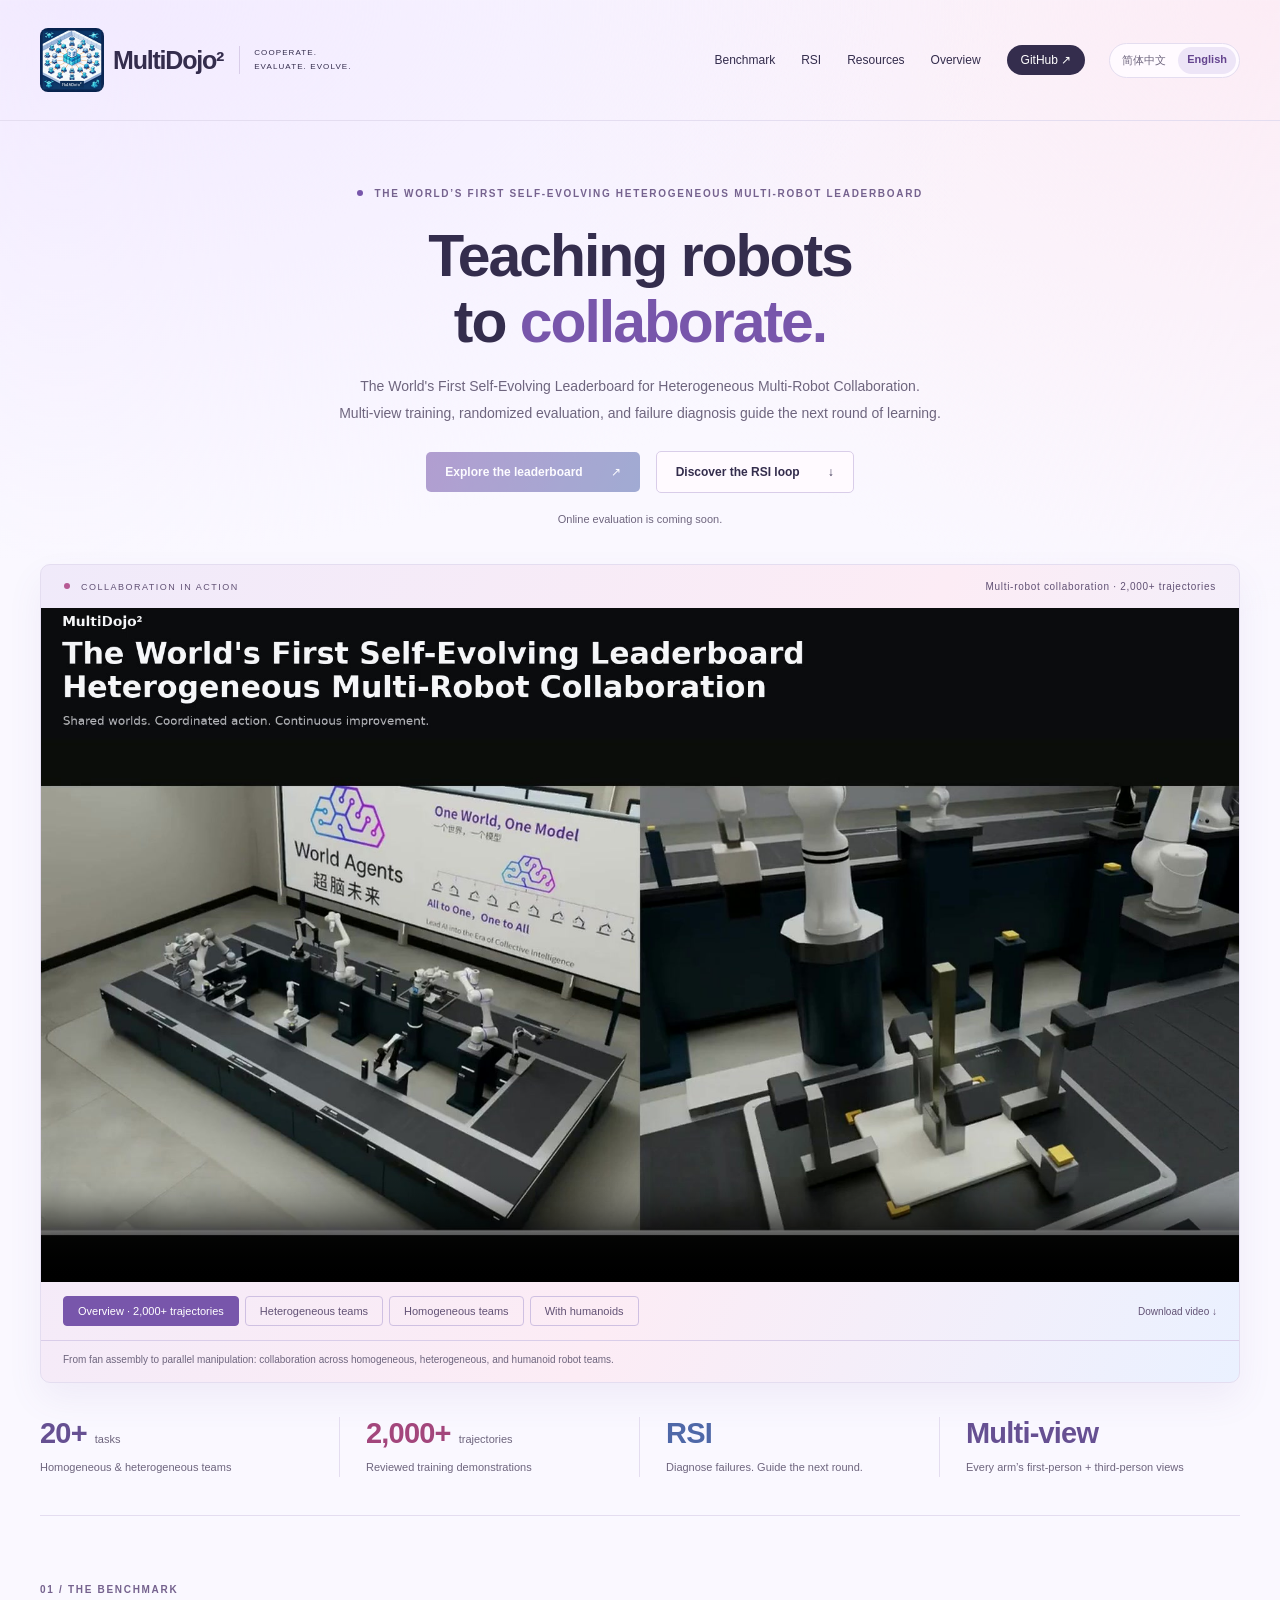
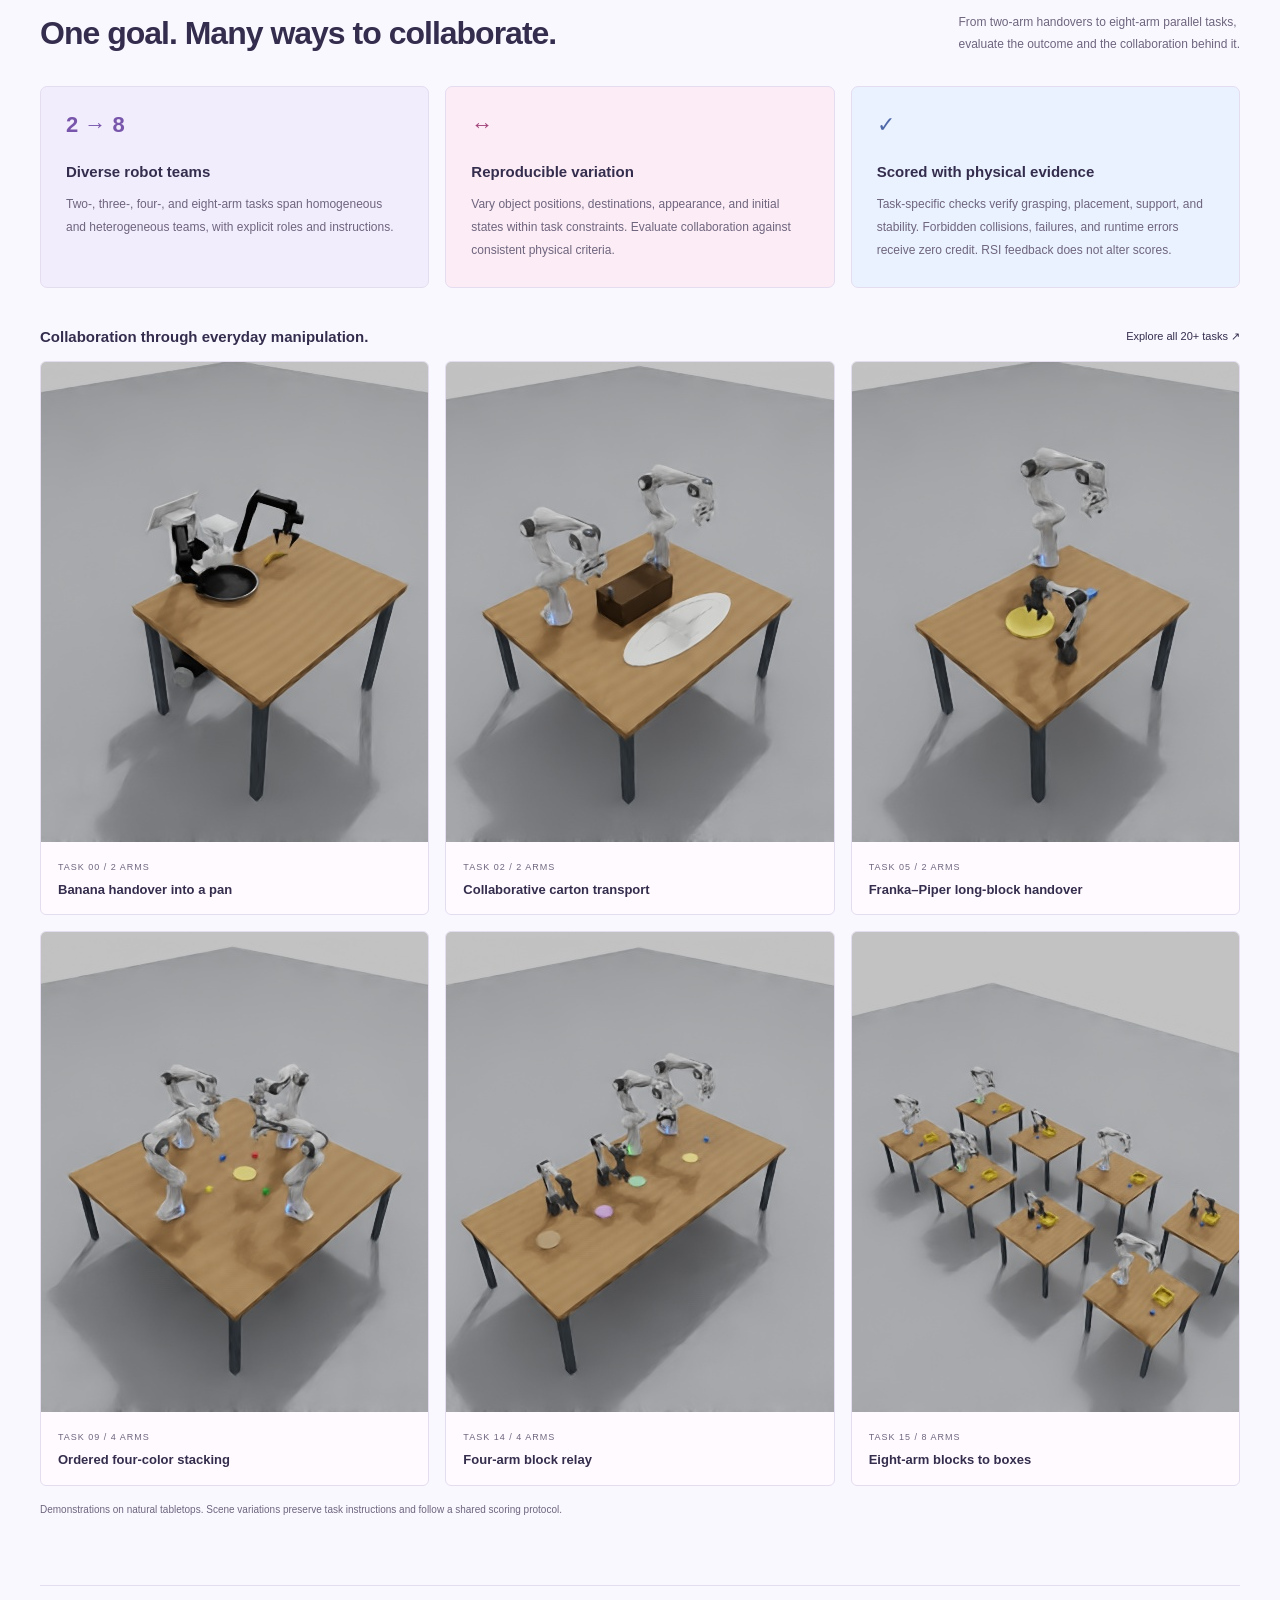
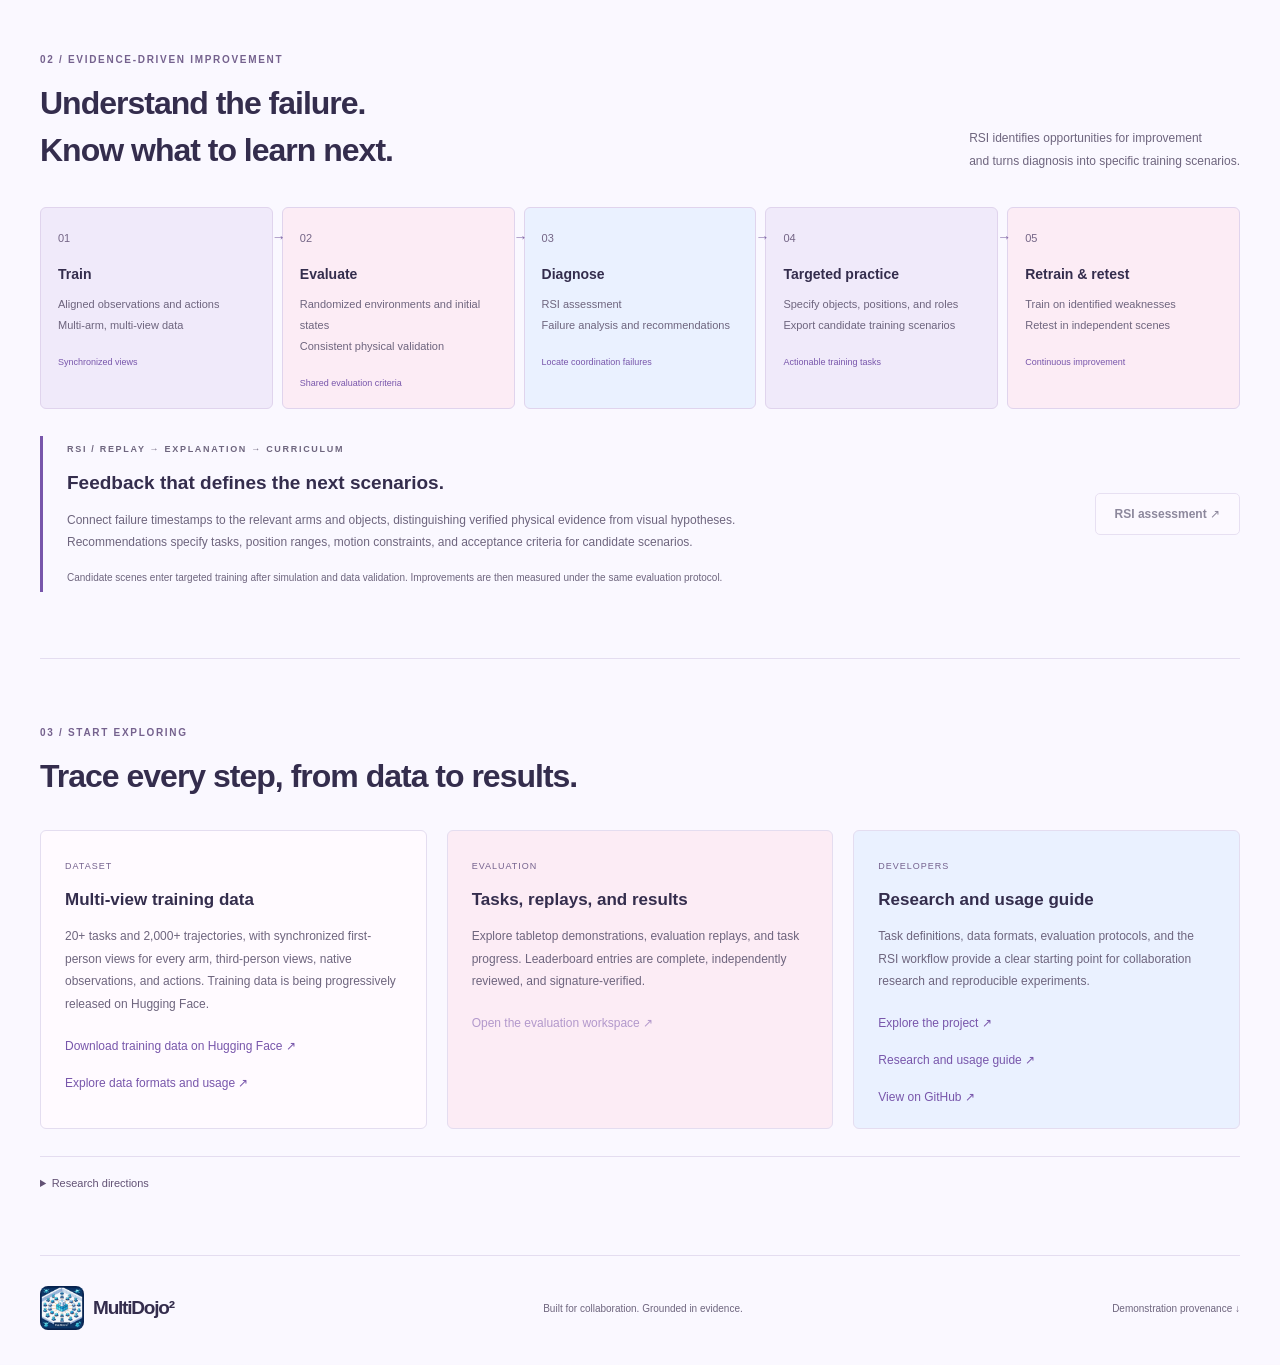
==== commit b13b27c7: "Remove related research links and public page" ====
--- a/docs/index.en.html
+++ b/docs/index.en.html
@@ -13,5 +13,5 @@
 <section class="numbers" aria-label="Benchmark at a glance"><div><strong>20+<span>tasks</span></strong><p>Homogeneous &amp; heterogeneous teams</p></div><div><strong>2,000+<span>trajectories</span></strong><p>Reviewed training demonstrations</p></div><div><strong>RSI</strong><p>Diagnose failures. Guide the next round.</p></div><div><strong>Multi-view</strong><p>Every arm’s first-person + third-person views</p></div></section>
 <section id="benchmark" class="content-section"><div class="section-heading"><div><p class="kicker">01 / THE BENCHMARK</p><h2>One goal. Many ways to collaborate.</h2></div><p>From two-arm handovers to eight-arm parallel tasks,<br>evaluate the outcome and the collaboration behind it.</p></div><div class="feature-grid"><article><span class="feature-symbol">2 → 8</span><h3>Diverse robot teams</h3><p>Two-, three-, four-, and eight-arm tasks span homogeneous and heterogeneous teams, with explicit roles and instructions.</p></article><article><span class="feature-symbol">↔</span><h3>Reproducible variation</h3><p>Vary object positions, destinations, appearance, and initial states within task constraints. Evaluate collaboration against consistent physical criteria.</p></article><article><span class="feature-symbol">✓</span><h3>Scored with physical evidence</h3><p>Task-specific checks verify grasping, placement, support, and stability. Forbidden collisions, failures, and runtime errors receive zero credit. RSI feedback does not alter scores.</p></article></div><div class="task-heading"><h3>Collaboration through everyday manipulation.</h3><a href="repository.html#tasks">Explore all 20+ tasks ↗</a></div><div id="featured-tasks" class="featured-tasks" aria-live="polite"><p>Loading task demonstrations…</p></div><p class="small-note">Demonstrations on natural tabletops. Scene variations preserve task instructions and follow a shared scoring protocol.</p></section>
 <section id="evolution" class="evolution-section"><div class="section-heading"><div><p class="kicker">02 / EVIDENCE-DRIVEN IMPROVEMENT</p><h2>Understand the failure.<br>Know what to learn next.</h2></div><p>RSI identifies opportunities for improvement<br>and turns diagnosis into specific training scenarios.</p></div><ol class="loop-steps"><li><span>01</span><h3>Train</h3><p>Aligned observations and actions<br>Multi-arm, multi-view data</p><b>Synchronized views</b></li><li><span>02</span><h3>Evaluate</h3><p>Randomized environments and initial states<br>Consistent physical validation</p><b>Shared evaluation criteria</b></li><li><span>03</span><h3>Diagnose</h3><p>RSI assessment<br>Failure analysis and recommendations</p><b>Locate coordination failures</b></li><li><span>04</span><h3>Targeted practice</h3><p>Specify objects, positions, and roles<br>Export candidate training scenarios</p><b>Actionable training tasks</b></li><li><span>05</span><h3>Retrain &amp; retest</h3><p>Train on identified weaknesses<br>Retest in independent scenes</p><b>Continuous improvement</b></li></ol><div class="evolution-detail"><div><p class="kicker">RSI / REPLAY → EXPLANATION → CURRICULUM</p><h3>Feedback that defines the next scenarios.</h3><p>Connect failure timestamps to the relevant arms and objects, distinguishing verified physical evidence from visual hypotheses. Recommendations specify tasks, position ranges, motion constraints, and acceptance criteria for candidate scenarios.</p><p class="small-note">Candidate scenes enter targeted training after simulation and data validation. Improvements are then measured under the same evaluation protocol.</p></div><a class="secondary" data-live-path="previews.html?mode=exam&trial=09-047#task-09" aria-disabled="true" title="Online evaluation is coming soon">RSI assessment ↗</a></div></section>
-<section id="resources" class="content-section"><div class="section-heading"><div><p class="kicker">03 / START EXPLORING</p><h2>Trace every step, from data to results.</h2></div></div><div class="resource-grid"><article><span>DATASET</span><h3>Multi-view training data</h3><p>20+ tasks and 2,000+ trajectories, with synchronized first-person views for every arm, third-person views, native observations, and actions. Training data is being progressively released on Hugging Face.</p><a class="dataset-download" href="https://huggingface.co/datasets/WorldAgents-c/MultiDojo2" target="_blank" rel="noopener">Download training data on Hugging Face ↗</a><a href="PROJECT.md#dataset">Explore data formats and usage ↗</a></article><article><span>EVALUATION</span><h3>Tasks, replays, and results</h3><p>Explore tabletop demonstrations, evaluation replays, and task progress. Leaderboard entries are complete, independently reviewed, and signature-verified.</p><a data-live-path="leaderboard.html" aria-disabled="true" title="Online evaluation is coming soon">Open the evaluation workspace ↗</a></article><article><span>DEVELOPERS</span><h3>Research and usage guide</h3><p>Task definitions, data formats, evaluation protocols, and the RSI workflow provide a clear starting point for collaboration research and reproducible experiments.</p><a href="repository.html">Explore the project ↗</a><a href="PROJECT.md">Research and usage guide ↗</a><a data-github hidden>View on GitHub ↗</a></article></div><details class="research-note"><summary>Research directions and related work</summary><p>MultiDojo² connects multi-view demonstrations, randomized evaluation, and failure-driven training for homogeneous and heterogeneous teams. Research directions include handovers, spatial coordination, timing, and translating execution evidence into specific training tasks.</p><p><a href="RELATED_WORK.md">Explore related research ↗</a></p></details></section>
+<section id="resources" class="content-section"><div class="section-heading"><div><p class="kicker">03 / START EXPLORING</p><h2>Trace every step, from data to results.</h2></div></div><div class="resource-grid"><article><span>DATASET</span><h3>Multi-view training data</h3><p>20+ tasks and 2,000+ trajectories, with synchronized first-person views for every arm, third-person views, native observations, and actions. Training data is being progressively released on Hugging Face.</p><a class="dataset-download" href="https://huggingface.co/datasets/WorldAgents-c/MultiDojo2" target="_blank" rel="noopener">Download training data on Hugging Face ↗</a><a href="PROJECT.md#dataset">Explore data formats and usage ↗</a></article><article><span>EVALUATION</span><h3>Tasks, replays, and results</h3><p>Explore tabletop demonstrations, evaluation replays, and task progress. Leaderboard entries are complete, independently reviewed, and signature-verified.</p><a data-live-path="leaderboard.html" aria-disabled="true" title="Online evaluation is coming soon">Open the evaluation workspace ↗</a></article><article><span>DEVELOPERS</span><h3>Research and usage guide</h3><p>Task definitions, data formats, evaluation protocols, and the RSI workflow provide a clear starting point for collaboration research and reproducible experiments.</p><a href="repository.html">Explore the project ↗</a><a href="PROJECT.md">Research and usage guide ↗</a><a data-github hidden>View on GitHub ↗</a></article></div><details class="research-note"><summary>Research directions</summary><p>MultiDojo² connects multi-view demonstrations, randomized evaluation, and failure-driven training for homogeneous and heterogeneous teams. Research directions include handovers, spatial coordination, timing, and translating execution evidence into specific training tasks.</p></details></section>
 <footer class="site-footer"><a class="wordmark" href="index.en.html"><img src="assets/mark.png?v=f698878eef2fb317" alt="MultiDojo² logo" width="44" height="44">MultiDojo²</a><p>Built for collaboration. Grounded in evidence.</p><a href="assets/fan-provenance.json">Demonstration provenance ↓</a></footer></main></body></html>
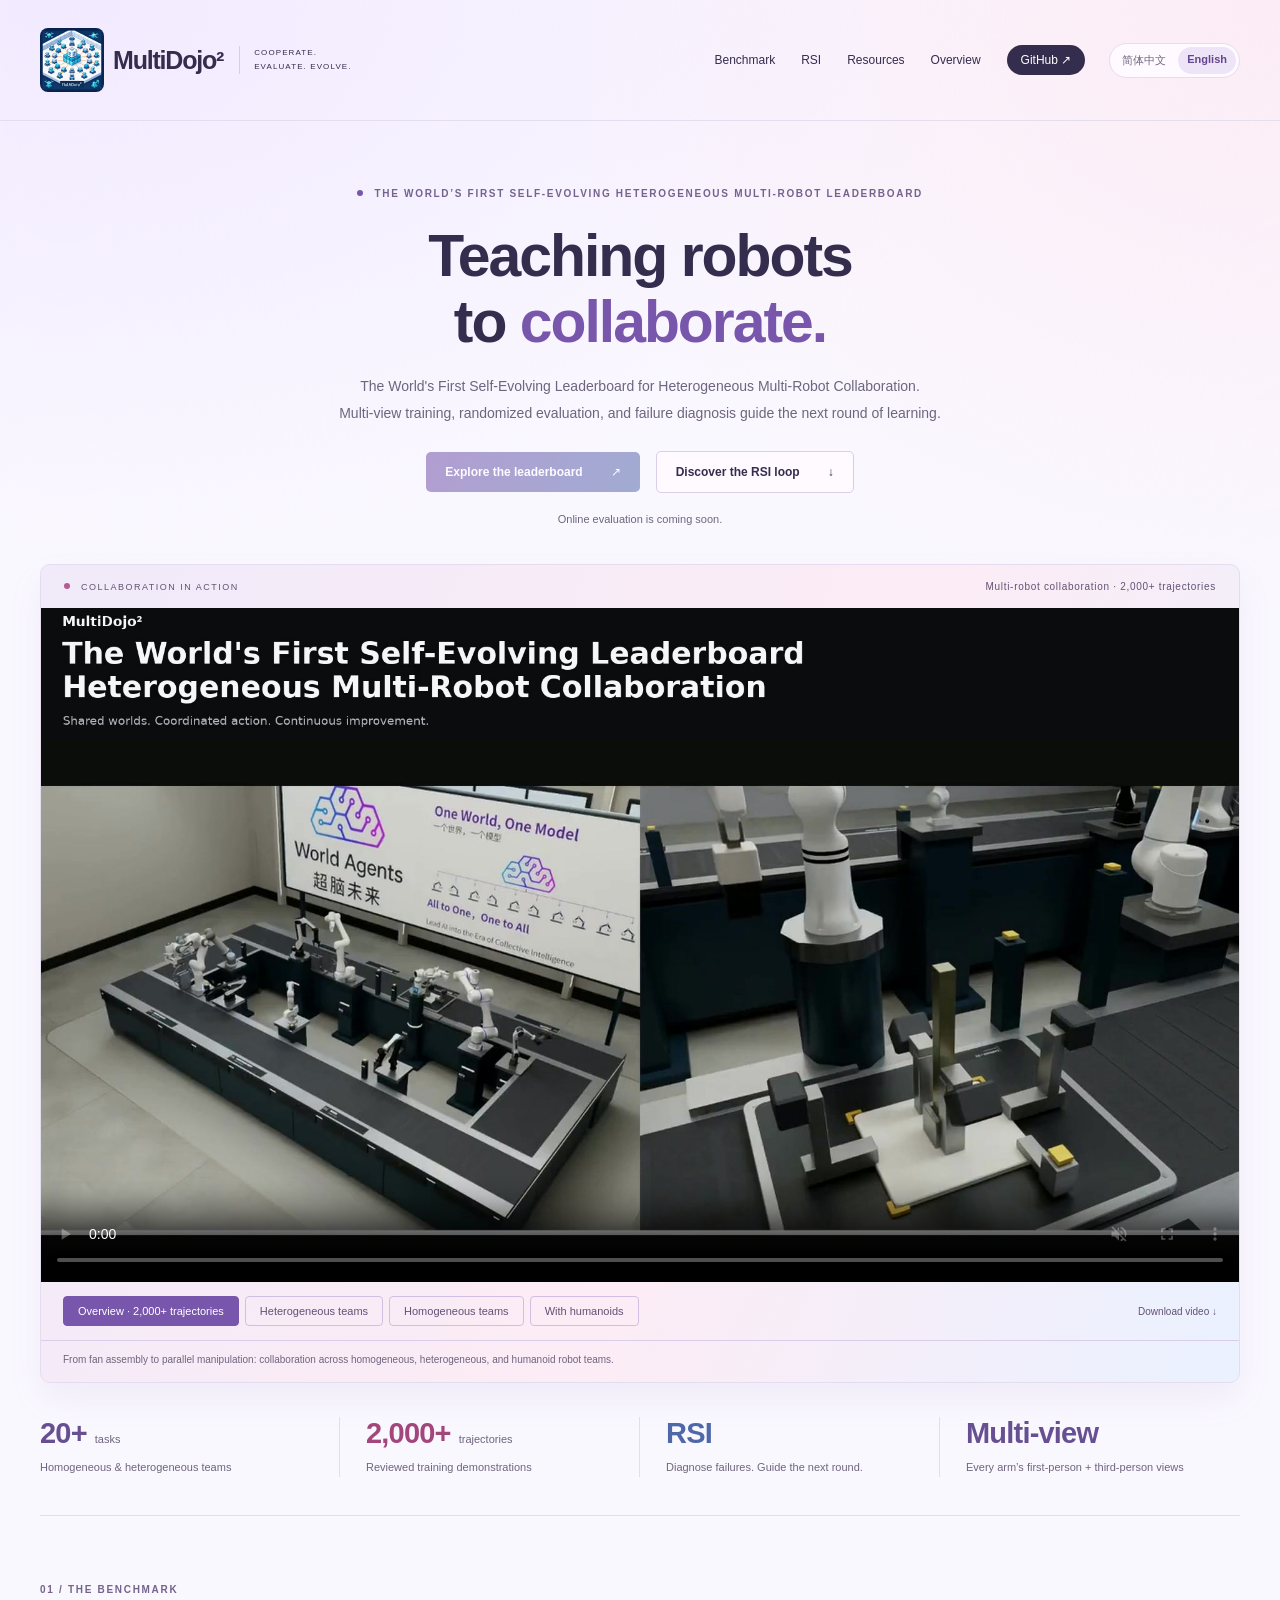
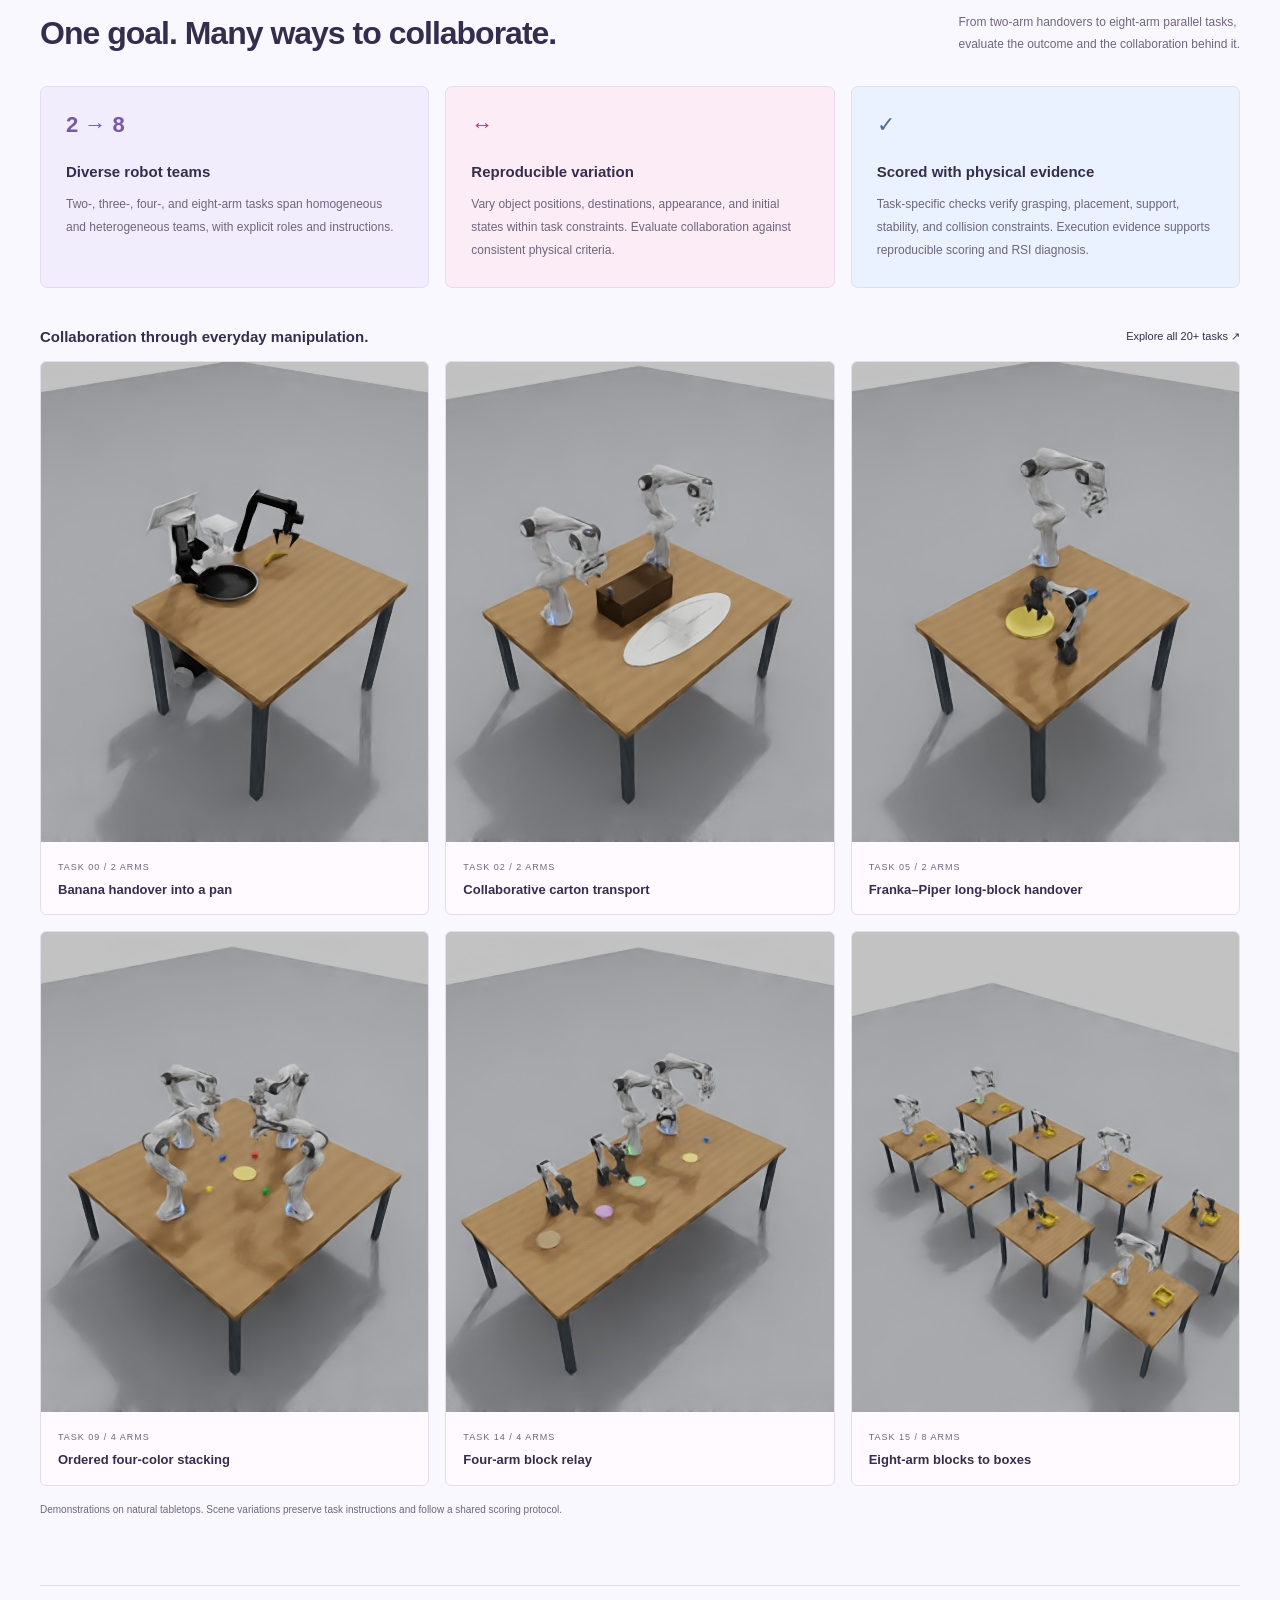
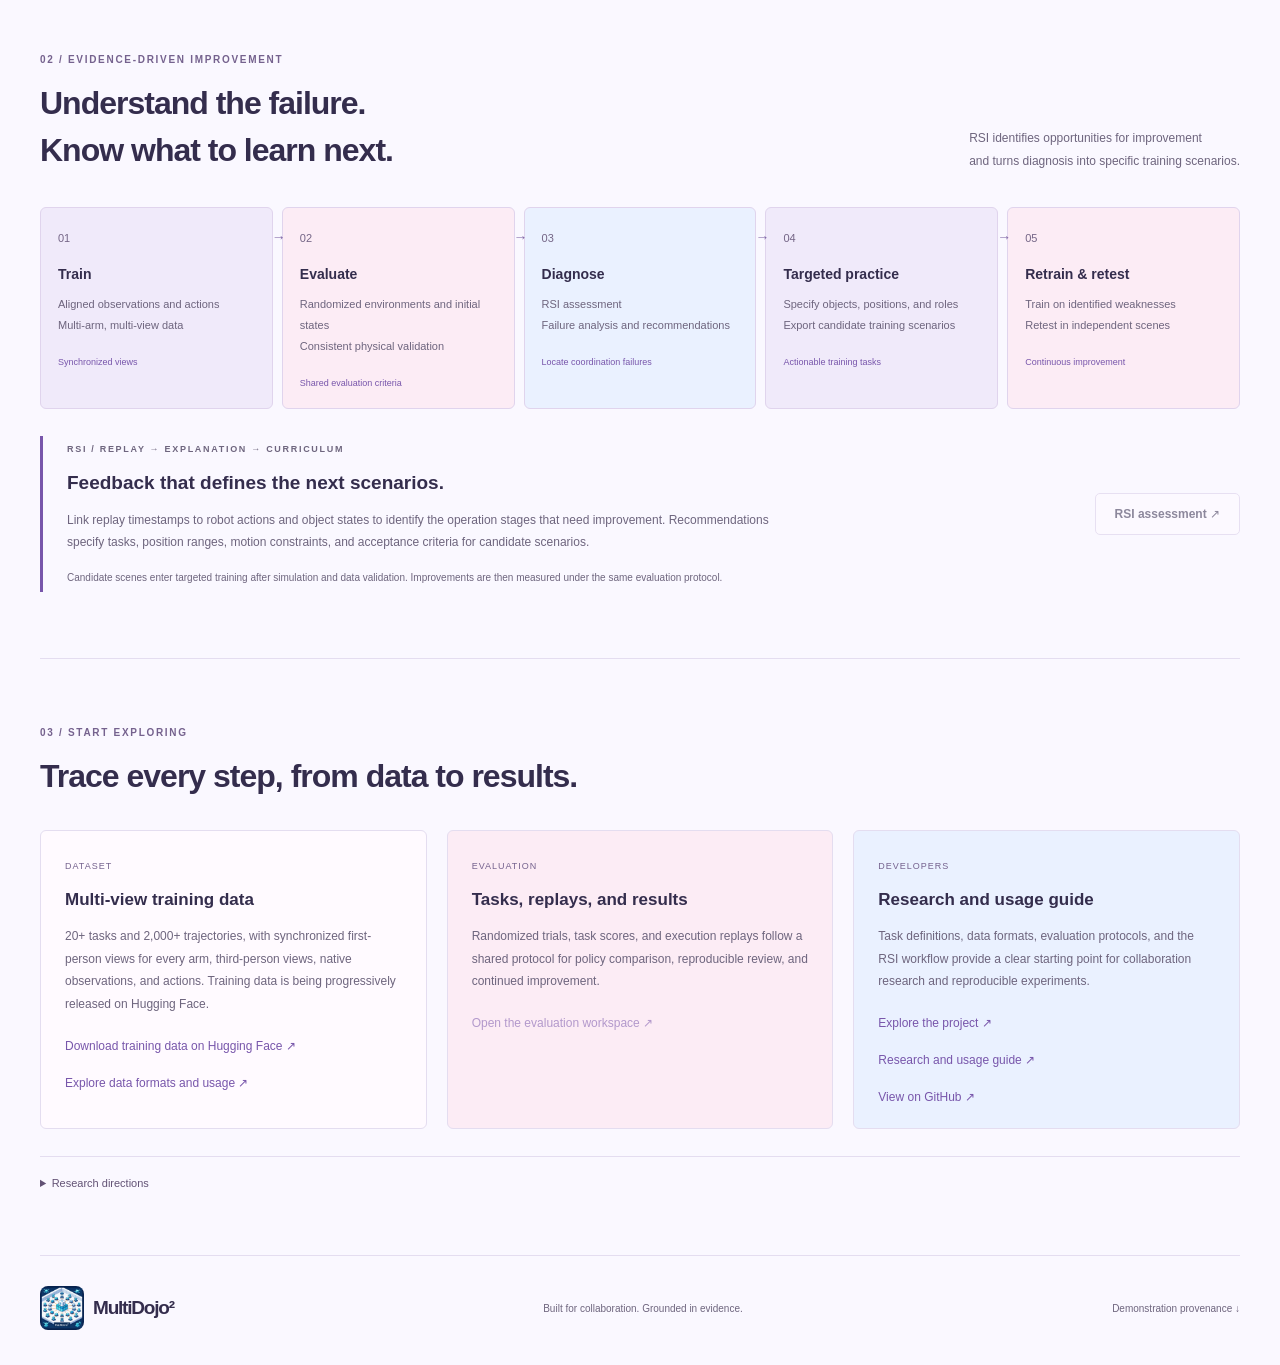
==== commit f3ee9475: "Polish project copy and remove outdated release notes" ====
--- a/docs/index.en.html
+++ b/docs/index.en.html
@@ -11,7 +11,7 @@
 <main id="main"><section class="intro-hero"><p class="kicker"><span></span> THE WORLD’S FIRST SELF-EVOLVING HETEROGENEOUS MULTI-ROBOT LEADERBOARD</p><h1>Teaching robots<br>to <span>collaborate.</span></h1><p class="hero-description">The World's First Self-Evolving Leaderboard for Heterogeneous Multi-Robot Collaboration.<br>Multi-view training, randomized evaluation, and failure diagnosis guide the next round of learning.</p><div class="hero-actions"><a class="primary" data-live-path="leaderboard.html" aria-disabled="true" title="Online evaluation is coming soon">Explore the leaderboard <span>↗</span></a><a class="secondary" href="#evolution">Discover the RSI loop <span>↓</span></a></div><p class="deployment-note" id="deployment-note" hidden></p></section>
 <section class="demo-stage" aria-label="Multi-robot collaboration videos"><div class="demo-toolbar"><div><span class="live-dot"></span> COLLABORATION IN ACTION</div><span id="demo-label">Multi-robot collaboration · 2,000+ trajectories</span></div><video id="hero-video" controls muted playsinline loop preload="metadata" poster="assets/collaboration-overview.jpg?v=44ad053bf6aebea7" aria-label="Multi-robot collaboration · 2,000+ trajectories"><source src="assets/collaboration-overview.mp4?v=6367e5af1178d0d2" type="video/mp4">Your browser does not support video. Use the download link below.</video><div class="demo-bottom"><div class="demo-tabs" role="group" aria-label="Choose a demonstration"><button type="button" data-scene="overview" aria-pressed="true">Overview · 2,000+ trajectories</button><button type="button" data-scene="heterogeneous" aria-pressed="false">Heterogeneous teams</button><button type="button" data-scene="isomorphic" aria-pressed="false">Homogeneous teams</button><button type="button" data-scene="humanoid" aria-pressed="false">With humanoids</button></div><a id="demo-download" href="assets/collaboration-overview.mp4?v=6367e5af1178d0d2" download>Download video ↓</a></div><p class="demo-caption" id="demo-caption">From fan assembly to parallel manipulation: collaboration across homogeneous, heterogeneous, and humanoid robot teams.</p></section>
 <section class="numbers" aria-label="Benchmark at a glance"><div><strong>20+<span>tasks</span></strong><p>Homogeneous &amp; heterogeneous teams</p></div><div><strong>2,000+<span>trajectories</span></strong><p>Reviewed training demonstrations</p></div><div><strong>RSI</strong><p>Diagnose failures. Guide the next round.</p></div><div><strong>Multi-view</strong><p>Every arm’s first-person + third-person views</p></div></section>
-<section id="benchmark" class="content-section"><div class="section-heading"><div><p class="kicker">01 / THE BENCHMARK</p><h2>One goal. Many ways to collaborate.</h2></div><p>From two-arm handovers to eight-arm parallel tasks,<br>evaluate the outcome and the collaboration behind it.</p></div><div class="feature-grid"><article><span class="feature-symbol">2 → 8</span><h3>Diverse robot teams</h3><p>Two-, three-, four-, and eight-arm tasks span homogeneous and heterogeneous teams, with explicit roles and instructions.</p></article><article><span class="feature-symbol">↔</span><h3>Reproducible variation</h3><p>Vary object positions, destinations, appearance, and initial states within task constraints. Evaluate collaboration against consistent physical criteria.</p></article><article><span class="feature-symbol">✓</span><h3>Scored with physical evidence</h3><p>Task-specific checks verify grasping, placement, support, and stability. Forbidden collisions, failures, and runtime errors receive zero credit. RSI feedback does not alter scores.</p></article></div><div class="task-heading"><h3>Collaboration through everyday manipulation.</h3><a href="repository.html#tasks">Explore all 20+ tasks ↗</a></div><div id="featured-tasks" class="featured-tasks" aria-live="polite"><p>Loading task demonstrations…</p></div><p class="small-note">Demonstrations on natural tabletops. Scene variations preserve task instructions and follow a shared scoring protocol.</p></section>
-<section id="evolution" class="evolution-section"><div class="section-heading"><div><p class="kicker">02 / EVIDENCE-DRIVEN IMPROVEMENT</p><h2>Understand the failure.<br>Know what to learn next.</h2></div><p>RSI identifies opportunities for improvement<br>and turns diagnosis into specific training scenarios.</p></div><ol class="loop-steps"><li><span>01</span><h3>Train</h3><p>Aligned observations and actions<br>Multi-arm, multi-view data</p><b>Synchronized views</b></li><li><span>02</span><h3>Evaluate</h3><p>Randomized environments and initial states<br>Consistent physical validation</p><b>Shared evaluation criteria</b></li><li><span>03</span><h3>Diagnose</h3><p>RSI assessment<br>Failure analysis and recommendations</p><b>Locate coordination failures</b></li><li><span>04</span><h3>Targeted practice</h3><p>Specify objects, positions, and roles<br>Export candidate training scenarios</p><b>Actionable training tasks</b></li><li><span>05</span><h3>Retrain &amp; retest</h3><p>Train on identified weaknesses<br>Retest in independent scenes</p><b>Continuous improvement</b></li></ol><div class="evolution-detail"><div><p class="kicker">RSI / REPLAY → EXPLANATION → CURRICULUM</p><h3>Feedback that defines the next scenarios.</h3><p>Connect failure timestamps to the relevant arms and objects, distinguishing verified physical evidence from visual hypotheses. Recommendations specify tasks, position ranges, motion constraints, and acceptance criteria for candidate scenarios.</p><p class="small-note">Candidate scenes enter targeted training after simulation and data validation. Improvements are then measured under the same evaluation protocol.</p></div><a class="secondary" data-live-path="previews.html?mode=exam&trial=09-047#task-09" aria-disabled="true" title="Online evaluation is coming soon">RSI assessment ↗</a></div></section>
-<section id="resources" class="content-section"><div class="section-heading"><div><p class="kicker">03 / START EXPLORING</p><h2>Trace every step, from data to results.</h2></div></div><div class="resource-grid"><article><span>DATASET</span><h3>Multi-view training data</h3><p>20+ tasks and 2,000+ trajectories, with synchronized first-person views for every arm, third-person views, native observations, and actions. Training data is being progressively released on Hugging Face.</p><a class="dataset-download" href="https://huggingface.co/datasets/WorldAgents-c/MultiDojo2" target="_blank" rel="noopener">Download training data on Hugging Face ↗</a><a href="PROJECT.md#dataset">Explore data formats and usage ↗</a></article><article><span>EVALUATION</span><h3>Tasks, replays, and results</h3><p>Explore tabletop demonstrations, evaluation replays, and task progress. Leaderboard entries are complete, independently reviewed, and signature-verified.</p><a data-live-path="leaderboard.html" aria-disabled="true" title="Online evaluation is coming soon">Open the evaluation workspace ↗</a></article><article><span>DEVELOPERS</span><h3>Research and usage guide</h3><p>Task definitions, data formats, evaluation protocols, and the RSI workflow provide a clear starting point for collaboration research and reproducible experiments.</p><a href="repository.html">Explore the project ↗</a><a href="PROJECT.md">Research and usage guide ↗</a><a data-github hidden>View on GitHub ↗</a></article></div><details class="research-note"><summary>Research directions</summary><p>MultiDojo² connects multi-view demonstrations, randomized evaluation, and failure-driven training for homogeneous and heterogeneous teams. Research directions include handovers, spatial coordination, timing, and translating execution evidence into specific training tasks.</p></details></section>
+<section id="benchmark" class="content-section"><div class="section-heading"><div><p class="kicker">01 / THE BENCHMARK</p><h2>One goal. Many ways to collaborate.</h2></div><p>From two-arm handovers to eight-arm parallel tasks,<br>evaluate the outcome and the collaboration behind it.</p></div><div class="feature-grid"><article><span class="feature-symbol">2 → 8</span><h3>Diverse robot teams</h3><p>Two-, three-, four-, and eight-arm tasks span homogeneous and heterogeneous teams, with explicit roles and instructions.</p></article><article><span class="feature-symbol">↔</span><h3>Reproducible variation</h3><p>Vary object positions, destinations, appearance, and initial states within task constraints. Evaluate collaboration against consistent physical criteria.</p></article><article><span class="feature-symbol">✓</span><h3>Scored with physical evidence</h3><p>Task-specific checks verify grasping, placement, support, stability, and collision constraints. Execution evidence supports reproducible scoring and RSI diagnosis.</p></article></div><div class="task-heading"><h3>Collaboration through everyday manipulation.</h3><a href="repository.html#tasks">Explore all 20+ tasks ↗</a></div><div id="featured-tasks" class="featured-tasks" aria-live="polite"><p>Loading task demonstrations…</p></div><p class="small-note">Demonstrations on natural tabletops. Scene variations preserve task instructions and follow a shared scoring protocol.</p></section>
+<section id="evolution" class="evolution-section"><div class="section-heading"><div><p class="kicker">02 / EVIDENCE-DRIVEN IMPROVEMENT</p><h2>Understand the failure.<br>Know what to learn next.</h2></div><p>RSI identifies opportunities for improvement<br>and turns diagnosis into specific training scenarios.</p></div><ol class="loop-steps"><li><span>01</span><h3>Train</h3><p>Aligned observations and actions<br>Multi-arm, multi-view data</p><b>Synchronized views</b></li><li><span>02</span><h3>Evaluate</h3><p>Randomized environments and initial states<br>Consistent physical validation</p><b>Shared evaluation criteria</b></li><li><span>03</span><h3>Diagnose</h3><p>RSI assessment<br>Failure analysis and recommendations</p><b>Locate coordination failures</b></li><li><span>04</span><h3>Targeted practice</h3><p>Specify objects, positions, and roles<br>Export candidate training scenarios</p><b>Actionable training tasks</b></li><li><span>05</span><h3>Retrain &amp; retest</h3><p>Train on identified weaknesses<br>Retest in independent scenes</p><b>Continuous improvement</b></li></ol><div class="evolution-detail"><div><p class="kicker">RSI / REPLAY → EXPLANATION → CURRICULUM</p><h3>Feedback that defines the next scenarios.</h3><p>Link replay timestamps to robot actions and object states to identify the operation stages that need improvement. Recommendations specify tasks, position ranges, motion constraints, and acceptance criteria for candidate scenarios.</p><p class="small-note">Candidate scenes enter targeted training after simulation and data validation. Improvements are then measured under the same evaluation protocol.</p></div><a class="secondary" data-live-path="previews.html?mode=exam&trial=09-047#task-09" aria-disabled="true" title="Online evaluation is coming soon">RSI assessment ↗</a></div></section>
+<section id="resources" class="content-section"><div class="section-heading"><div><p class="kicker">03 / START EXPLORING</p><h2>Trace every step, from data to results.</h2></div></div><div class="resource-grid"><article><span>DATASET</span><h3>Multi-view training data</h3><p>20+ tasks and 2,000+ trajectories, with synchronized first-person views for every arm, third-person views, native observations, and actions. Training data is being progressively released on Hugging Face.</p><a class="dataset-download" href="https://huggingface.co/datasets/WorldAgents-c/MultiDojo2" target="_blank" rel="noopener">Download training data on Hugging Face ↗</a><a href="PROJECT.md#dataset">Explore data formats and usage ↗</a></article><article><span>EVALUATION</span><h3>Tasks, replays, and results</h3><p>Randomized trials, task scores, and execution replays follow a shared protocol for policy comparison, reproducible review, and continued improvement.</p><a data-live-path="leaderboard.html" aria-disabled="true" title="Online evaluation is coming soon">Open the evaluation workspace ↗</a></article><article><span>DEVELOPERS</span><h3>Research and usage guide</h3><p>Task definitions, data formats, evaluation protocols, and the RSI workflow provide a clear starting point for collaboration research and reproducible experiments.</p><a href="repository.html">Explore the project ↗</a><a href="PROJECT.md">Research and usage guide ↗</a><a data-github hidden>View on GitHub ↗</a></article></div><details class="research-note"><summary>Research directions</summary><p>MultiDojo² connects multi-view demonstrations, randomized evaluation, and failure-driven training for homogeneous and heterogeneous teams. Research directions include handovers, spatial coordination, timing, and translating execution evidence into specific training tasks.</p></details></section>
 <footer class="site-footer"><a class="wordmark" href="index.en.html"><img src="assets/mark.png?v=f698878eef2fb317" alt="MultiDojo² logo" width="44" height="44">MultiDojo²</a><p>Built for collaboration. Grounded in evidence.</p><a href="assets/fan-provenance.json">Demonstration provenance ↓</a></footer></main></body></html>
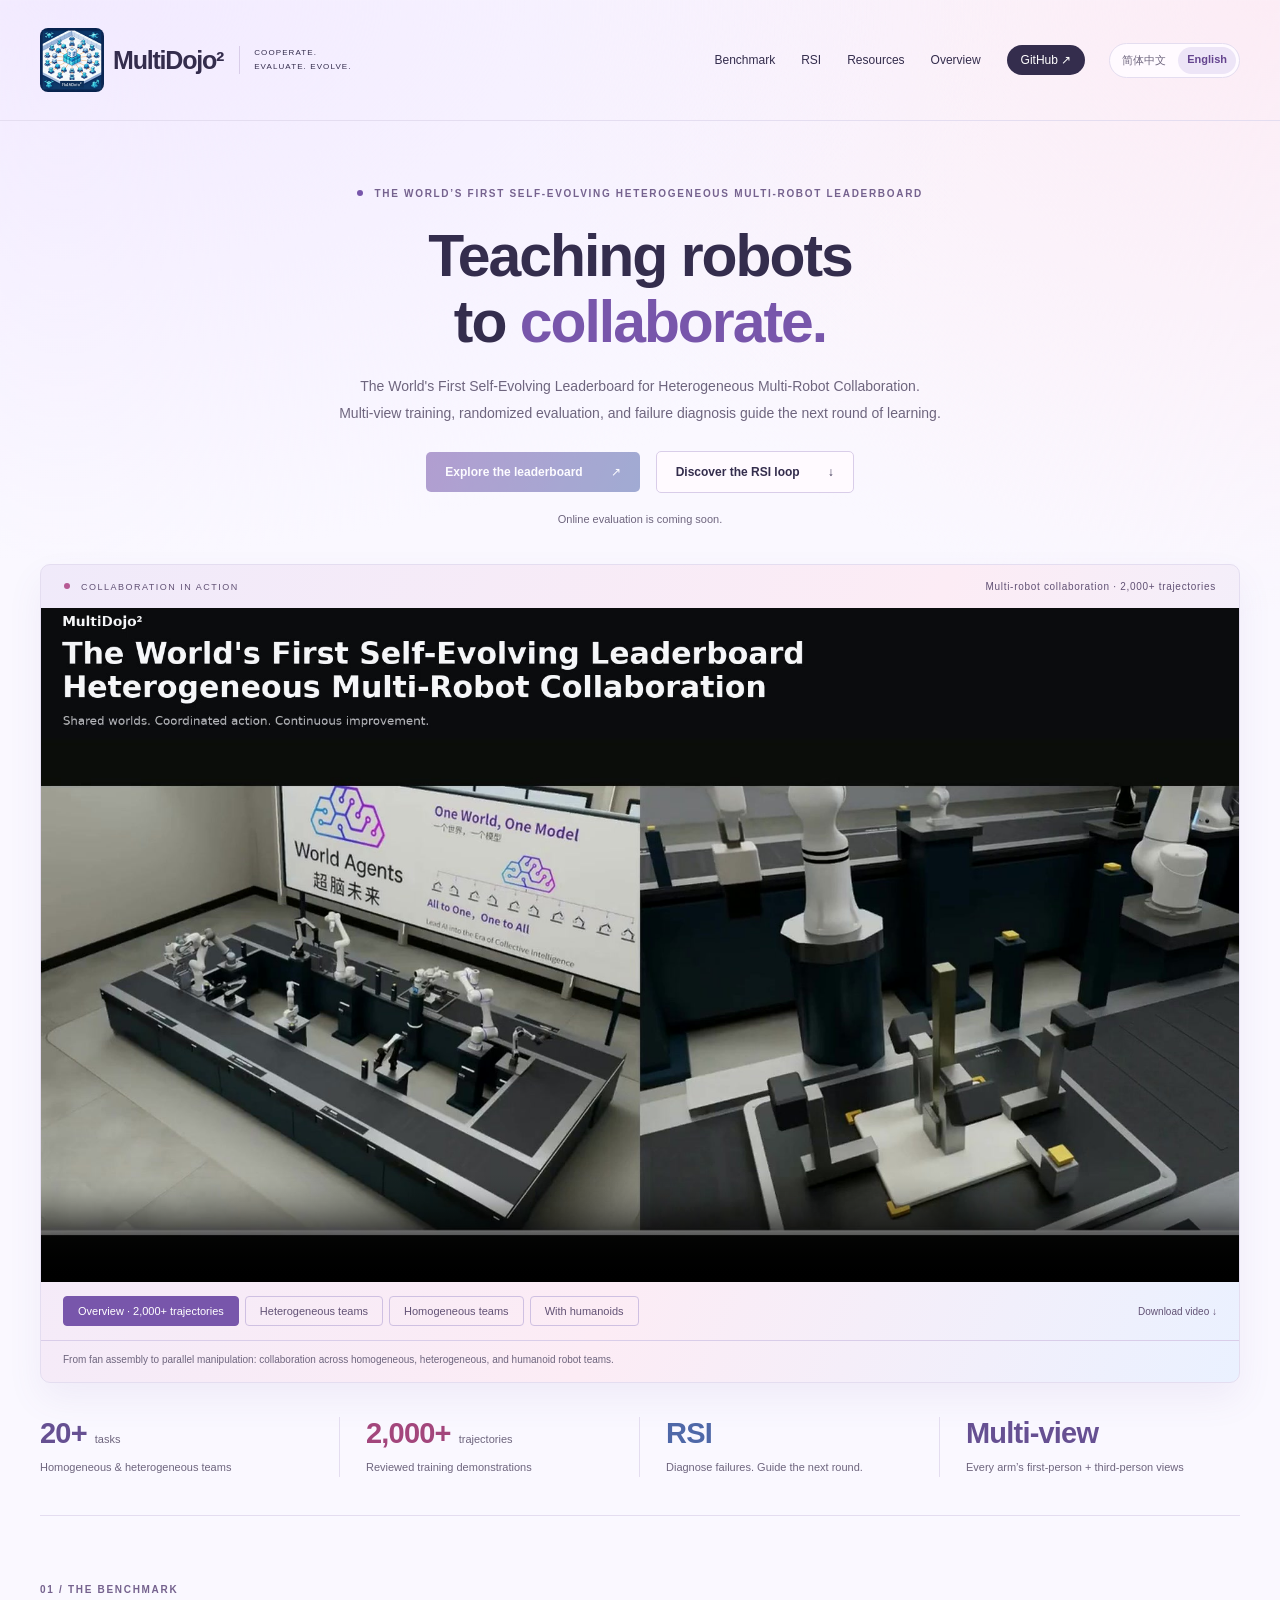
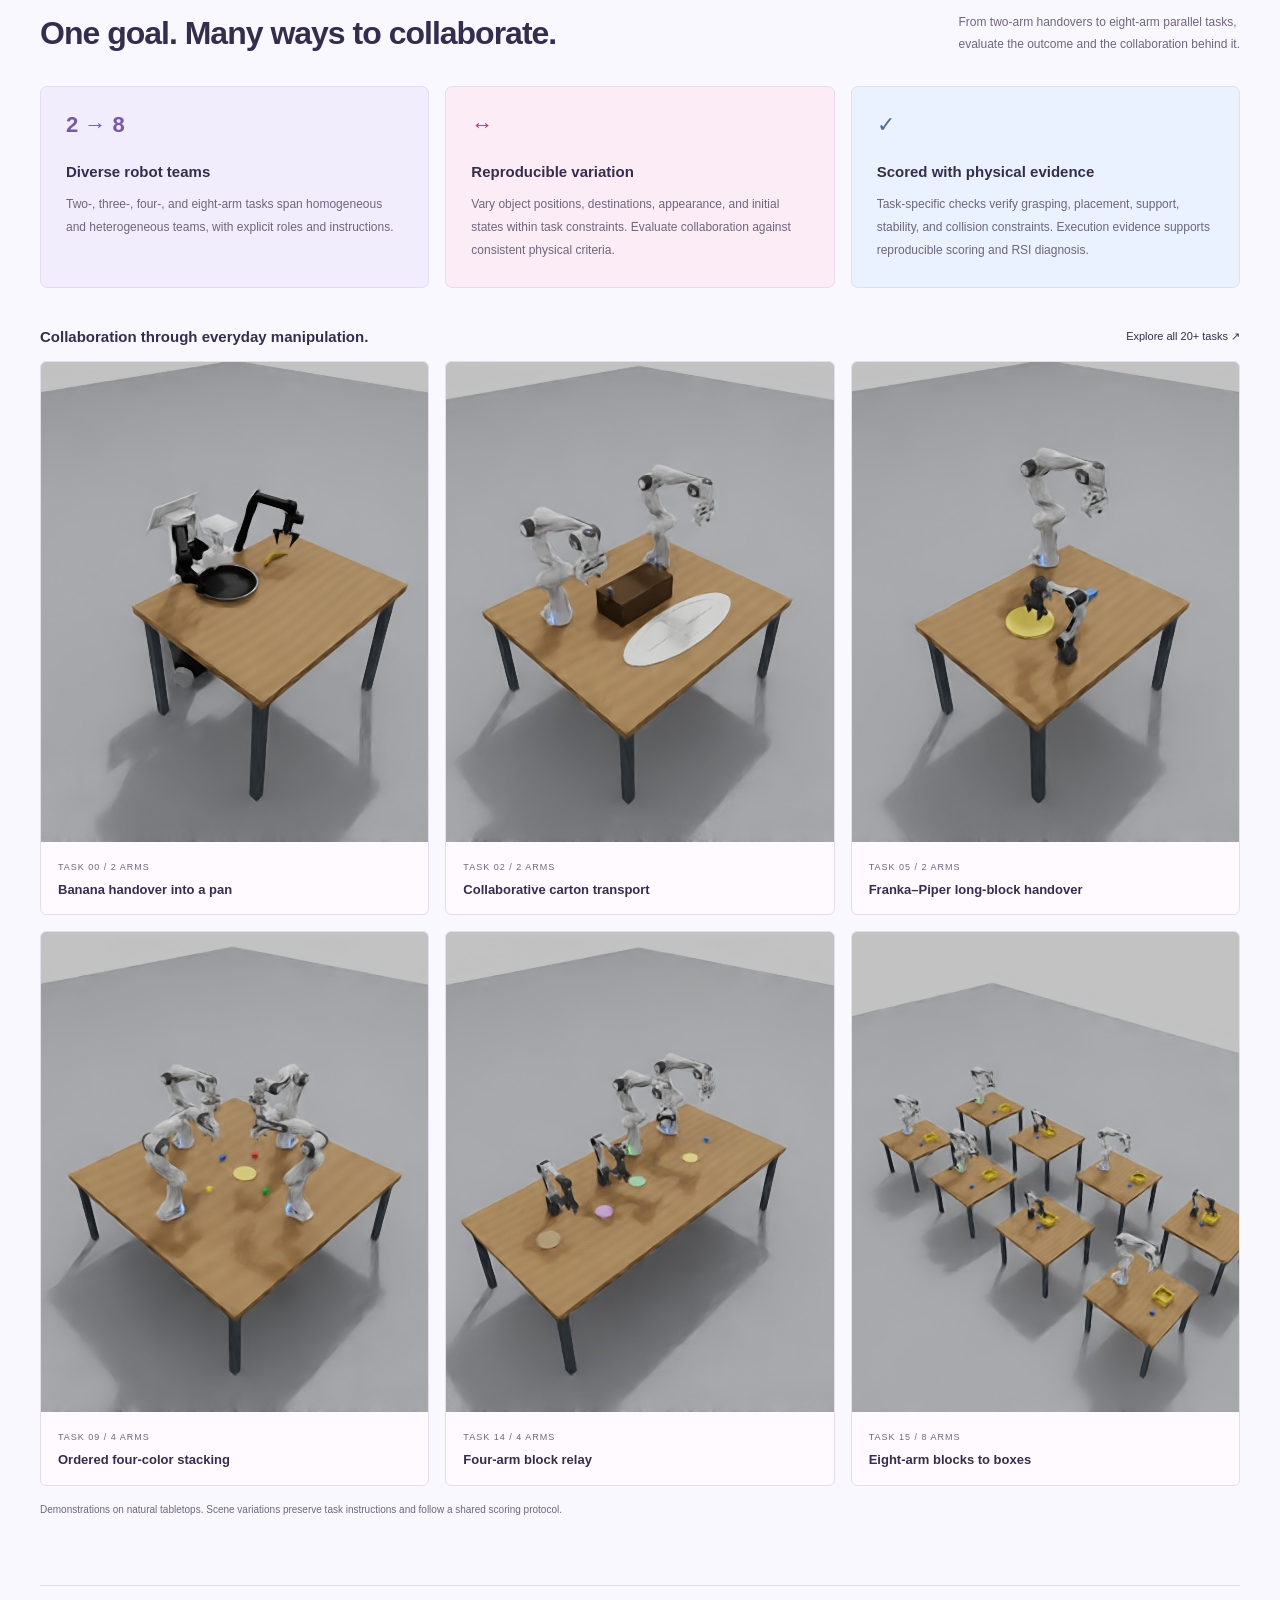
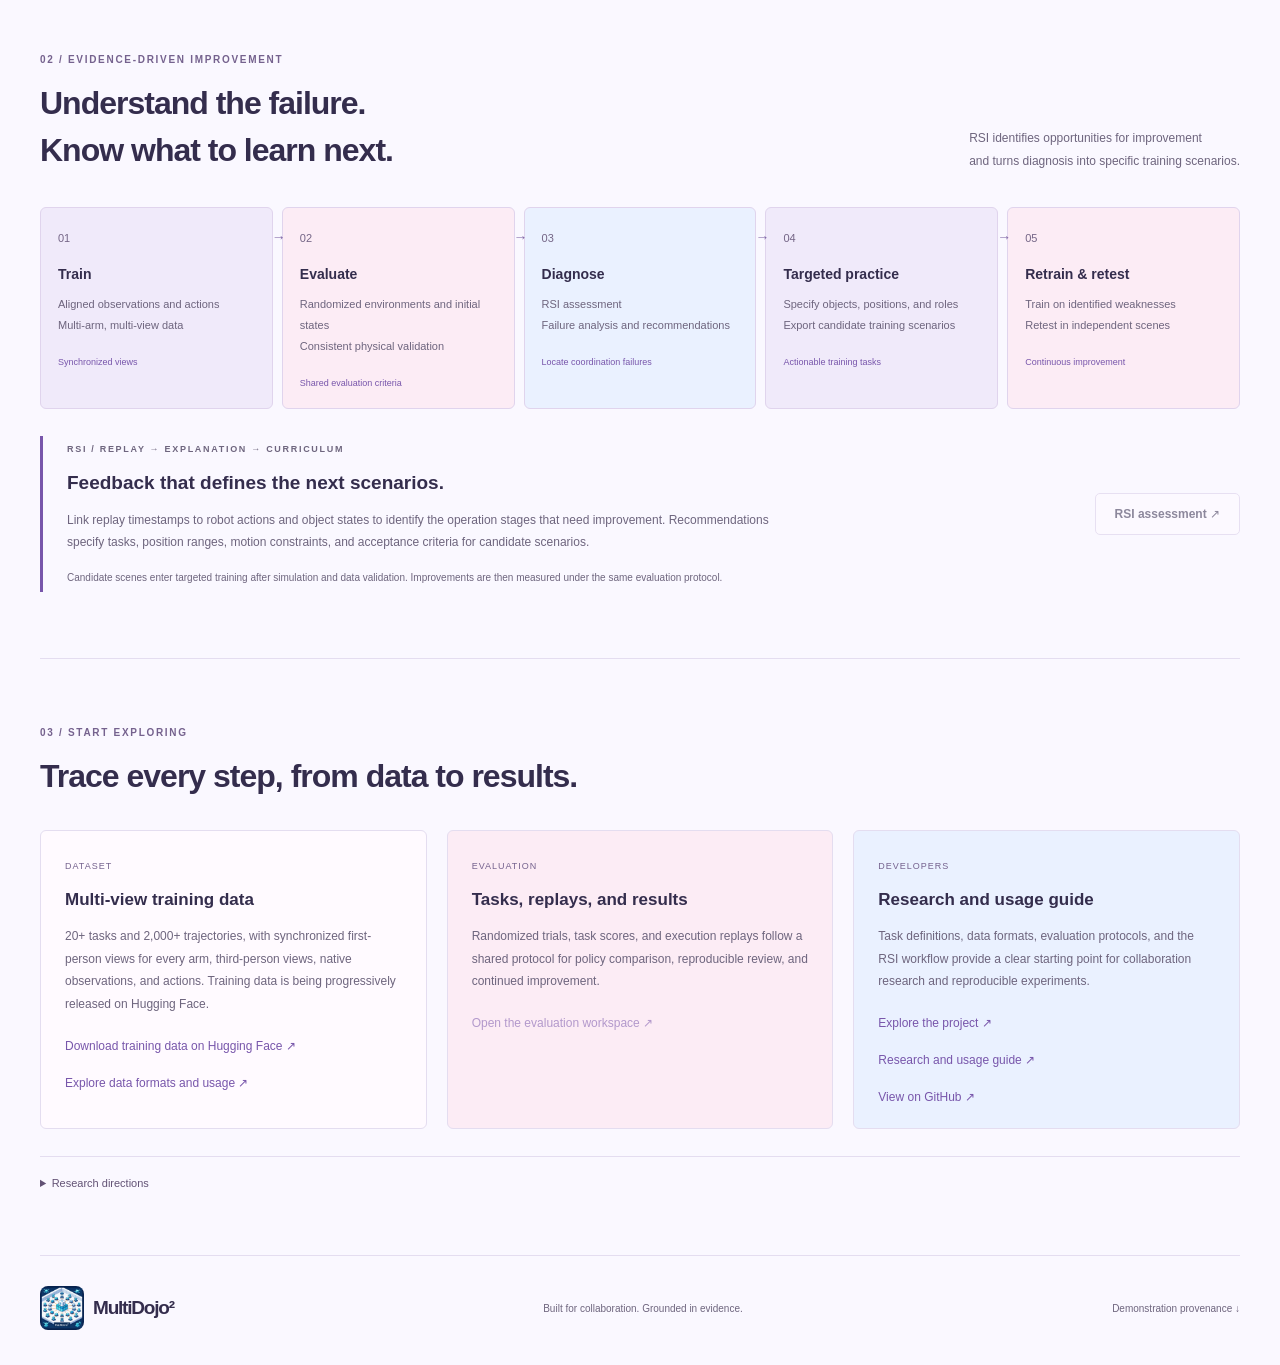
==== commit 81462820: "Make task cards immediate and publish readable bilingual guides" ====
--- a/docs/index.en.html
+++ b/docs/index.en.html
@@ -5,13 +5,13 @@
 <meta name="description" content="MultiDojo²: a self-evolving benchmark for homogeneous and heterogeneous robot teams. Explore 20+ manipulation tasks, 2,000+ multi-view demonstrations, randomized evaluation, and evidence-based RSI feedback.">
 <meta name="theme-color" content="#faf8ff"><link rel="icon" href="assets/favicon.png?v=af48e177111937ee" type="image/png">
 <link rel="alternate" hreflang="zh-CN" href="index.html"><link rel="alternate" hreflang="en" href="index.en.html"><link rel="alternate" hreflang="x-default" href="index.html">
-<link rel="stylesheet" href="site.css?v=89df04825eef76bd"><script src="site.js?v=aa90bcde2d3d02f0" defer></script></head>
+<link rel="stylesheet" href="site.css?v=89df04825eef76bd"><script src="site.js?v=34724225fe86c855" defer></script></head>
 <body><a class="skip" href="#main">Skip to content</a>
 <header class="site-header"><a class="wordmark" href="index.en.html" aria-label="MultiDojo² home"><img src="assets/mark.png?v=f698878eef2fb317" alt="MultiDojo² logo" width="64" height="64">MultiDojo²<span>COOPERATE. EVALUATE. EVOLVE.</span></a><nav aria-label="Main navigation"><a href="#benchmark">Benchmark</a><a href="#evolution">RSI</a><a href="#resources">Resources</a><a href="repository.html">Overview</a><a class="nav-github" data-github hidden>GitHub ↗</a><span class="nav-pending" data-github-pending>GitHub</span></nav><div class="site-language" role="navigation" aria-label="Language"><a href="index.html" lang="zh-CN" hreflang="zh-CN">简体中文</a><a href="index.en.html" lang="en" hreflang="en" aria-current="page">English</a></div></header>
 <main id="main"><section class="intro-hero"><p class="kicker"><span></span> THE WORLD’S FIRST SELF-EVOLVING HETEROGENEOUS MULTI-ROBOT LEADERBOARD</p><h1>Teaching robots<br>to <span>collaborate.</span></h1><p class="hero-description">The World's First Self-Evolving Leaderboard for Heterogeneous Multi-Robot Collaboration.<br>Multi-view training, randomized evaluation, and failure diagnosis guide the next round of learning.</p><div class="hero-actions"><a class="primary" data-live-path="leaderboard.html" aria-disabled="true" title="Online evaluation is coming soon">Explore the leaderboard <span>↗</span></a><a class="secondary" href="#evolution">Discover the RSI loop <span>↓</span></a></div><p class="deployment-note" id="deployment-note" hidden></p></section>
 <section class="demo-stage" aria-label="Multi-robot collaboration videos"><div class="demo-toolbar"><div><span class="live-dot"></span> COLLABORATION IN ACTION</div><span id="demo-label">Multi-robot collaboration · 2,000+ trajectories</span></div><video id="hero-video" controls muted playsinline loop preload="metadata" poster="assets/collaboration-overview.jpg?v=44ad053bf6aebea7" aria-label="Multi-robot collaboration · 2,000+ trajectories"><source src="assets/collaboration-overview.mp4?v=6367e5af1178d0d2" type="video/mp4">Your browser does not support video. Use the download link below.</video><div class="demo-bottom"><div class="demo-tabs" role="group" aria-label="Choose a demonstration"><button type="button" data-scene="overview" aria-pressed="true">Overview · 2,000+ trajectories</button><button type="button" data-scene="heterogeneous" aria-pressed="false">Heterogeneous teams</button><button type="button" data-scene="isomorphic" aria-pressed="false">Homogeneous teams</button><button type="button" data-scene="humanoid" aria-pressed="false">With humanoids</button></div><a id="demo-download" href="assets/collaboration-overview.mp4?v=6367e5af1178d0d2" download>Download video ↓</a></div><p class="demo-caption" id="demo-caption">From fan assembly to parallel manipulation: collaboration across homogeneous, heterogeneous, and humanoid robot teams.</p></section>
 <section class="numbers" aria-label="Benchmark at a glance"><div><strong>20+<span>tasks</span></strong><p>Homogeneous &amp; heterogeneous teams</p></div><div><strong>2,000+<span>trajectories</span></strong><p>Reviewed training demonstrations</p></div><div><strong>RSI</strong><p>Diagnose failures. Guide the next round.</p></div><div><strong>Multi-view</strong><p>Every arm’s first-person + third-person views</p></div></section>
-<section id="benchmark" class="content-section"><div class="section-heading"><div><p class="kicker">01 / THE BENCHMARK</p><h2>One goal. Many ways to collaborate.</h2></div><p>From two-arm handovers to eight-arm parallel tasks,<br>evaluate the outcome and the collaboration behind it.</p></div><div class="feature-grid"><article><span class="feature-symbol">2 → 8</span><h3>Diverse robot teams</h3><p>Two-, three-, four-, and eight-arm tasks span homogeneous and heterogeneous teams, with explicit roles and instructions.</p></article><article><span class="feature-symbol">↔</span><h3>Reproducible variation</h3><p>Vary object positions, destinations, appearance, and initial states within task constraints. Evaluate collaboration against consistent physical criteria.</p></article><article><span class="feature-symbol">✓</span><h3>Scored with physical evidence</h3><p>Task-specific checks verify grasping, placement, support, stability, and collision constraints. Execution evidence supports reproducible scoring and RSI diagnosis.</p></article></div><div class="task-heading"><h3>Collaboration through everyday manipulation.</h3><a href="repository.html#tasks">Explore all 20+ tasks ↗</a></div><div id="featured-tasks" class="featured-tasks" aria-live="polite"><p>Loading task demonstrations…</p></div><p class="small-note">Demonstrations on natural tabletops. Scene variations preserve task instructions and follow a shared scoring protocol.</p></section>
+<section id="benchmark" class="content-section"><div class="section-heading"><div><p class="kicker">01 / THE BENCHMARK</p><h2>One goal. Many ways to collaborate.</h2></div><p>From two-arm handovers to eight-arm parallel tasks,<br>evaluate the outcome and the collaboration behind it.</p></div><div class="feature-grid"><article><span class="feature-symbol">2 → 8</span><h3>Diverse robot teams</h3><p>Two-, three-, four-, and eight-arm tasks span homogeneous and heterogeneous teams, with explicit roles and instructions.</p></article><article><span class="feature-symbol">↔</span><h3>Reproducible variation</h3><p>Vary object positions, destinations, appearance, and initial states within task constraints. Evaluate collaboration against consistent physical criteria.</p></article><article><span class="feature-symbol">✓</span><h3>Scored with physical evidence</h3><p>Task-specific checks verify grasping, placement, support, stability, and collision constraints. Execution evidence supports reproducible scoring and RSI diagnosis.</p></article></div><div class="task-heading"><h3>Collaboration through everyday manipulation.</h3><a href="repository.html#tasks">Explore all 20+ tasks ↗</a></div><div id="featured-tasks" class="featured-tasks" aria-live="polite"><article class="featured-task"><img src="assets/task-00.jpg?v=df598444a3e6dc8e" alt="Banana handover into a pan · Natural-tabletop demonstration" loading="lazy" width="640" height="480"><div><small>TASK 00 / 2 ARMS</small><h3>Banana handover into a pan</h3></div></article><article class="featured-task"><img src="assets/task-02.jpg?v=7552044b96eac3a1" alt="Collaborative carton transport · Natural-tabletop demonstration" loading="lazy" width="640" height="480"><div><small>TASK 02 / 2 ARMS</small><h3>Collaborative carton transport</h3></div></article><article class="featured-task"><img src="assets/task-05.jpg?v=3df7c1a38041eb2e" alt="Franka–Piper long-block handover · Natural-tabletop demonstration" loading="lazy" width="640" height="480"><div><small>TASK 05 / 2 ARMS</small><h3>Franka–Piper long-block handover</h3></div></article><article class="featured-task"><img src="assets/task-09.jpg?v=635e6071967a5b87" alt="Ordered four-color stacking · Natural-tabletop demonstration" loading="lazy" width="640" height="480"><div><small>TASK 09 / 4 ARMS</small><h3>Ordered four-color stacking</h3></div></article><article class="featured-task"><img src="assets/task-14.jpg?v=a736b0d69b04db97" alt="Four-arm block relay · Natural-tabletop demonstration" loading="lazy" width="640" height="480"><div><small>TASK 14 / 4 ARMS</small><h3>Four-arm block relay</h3></div></article><article class="featured-task"><img src="assets/task-15.jpg?v=da7e92bd11a4bc82" alt="Eight-arm blocks to boxes · Natural-tabletop demonstration" loading="lazy" width="640" height="480"><div><small>TASK 15 / 8 ARMS</small><h3>Eight-arm blocks to boxes</h3></div></article></div><p class="small-note">Demonstrations on natural tabletops. Scene variations preserve task instructions and follow a shared scoring protocol.</p></section>
 <section id="evolution" class="evolution-section"><div class="section-heading"><div><p class="kicker">02 / EVIDENCE-DRIVEN IMPROVEMENT</p><h2>Understand the failure.<br>Know what to learn next.</h2></div><p>RSI identifies opportunities for improvement<br>and turns diagnosis into specific training scenarios.</p></div><ol class="loop-steps"><li><span>01</span><h3>Train</h3><p>Aligned observations and actions<br>Multi-arm, multi-view data</p><b>Synchronized views</b></li><li><span>02</span><h3>Evaluate</h3><p>Randomized environments and initial states<br>Consistent physical validation</p><b>Shared evaluation criteria</b></li><li><span>03</span><h3>Diagnose</h3><p>RSI assessment<br>Failure analysis and recommendations</p><b>Locate coordination failures</b></li><li><span>04</span><h3>Targeted practice</h3><p>Specify objects, positions, and roles<br>Export candidate training scenarios</p><b>Actionable training tasks</b></li><li><span>05</span><h3>Retrain &amp; retest</h3><p>Train on identified weaknesses<br>Retest in independent scenes</p><b>Continuous improvement</b></li></ol><div class="evolution-detail"><div><p class="kicker">RSI / REPLAY → EXPLANATION → CURRICULUM</p><h3>Feedback that defines the next scenarios.</h3><p>Link replay timestamps to robot actions and object states to identify the operation stages that need improvement. Recommendations specify tasks, position ranges, motion constraints, and acceptance criteria for candidate scenarios.</p><p class="small-note">Candidate scenes enter targeted training after simulation and data validation. Improvements are then measured under the same evaluation protocol.</p></div><a class="secondary" data-live-path="previews.html?mode=exam&trial=09-047#task-09" aria-disabled="true" title="Online evaluation is coming soon">RSI assessment ↗</a></div></section>
-<section id="resources" class="content-section"><div class="section-heading"><div><p class="kicker">03 / START EXPLORING</p><h2>Trace every step, from data to results.</h2></div></div><div class="resource-grid"><article><span>DATASET</span><h3>Multi-view training data</h3><p>20+ tasks and 2,000+ trajectories, with synchronized first-person views for every arm, third-person views, native observations, and actions. Training data is being progressively released on Hugging Face.</p><a class="dataset-download" href="https://huggingface.co/datasets/WorldAgents-c/MultiDojo2" target="_blank" rel="noopener">Download training data on Hugging Face ↗</a><a href="PROJECT.md#dataset">Explore data formats and usage ↗</a></article><article><span>EVALUATION</span><h3>Tasks, replays, and results</h3><p>Randomized trials, task scores, and execution replays follow a shared protocol for policy comparison, reproducible review, and continued improvement.</p><a data-live-path="leaderboard.html" aria-disabled="true" title="Online evaluation is coming soon">Open the evaluation workspace ↗</a></article><article><span>DEVELOPERS</span><h3>Research and usage guide</h3><p>Task definitions, data formats, evaluation protocols, and the RSI workflow provide a clear starting point for collaboration research and reproducible experiments.</p><a href="repository.html">Explore the project ↗</a><a href="PROJECT.md">Research and usage guide ↗</a><a data-github hidden>View on GitHub ↗</a></article></div><details class="research-note"><summary>Research directions</summary><p>MultiDojo² connects multi-view demonstrations, randomized evaluation, and failure-driven training for homogeneous and heterogeneous teams. Research directions include handovers, spatial coordination, timing, and translating execution evidence into specific training tasks.</p></details></section>
-<footer class="site-footer"><a class="wordmark" href="index.en.html"><img src="assets/mark.png?v=f698878eef2fb317" alt="MultiDojo² logo" width="44" height="44">MultiDojo²</a><p>Built for collaboration. Grounded in evidence.</p><a href="assets/fan-provenance.json">Demonstration provenance ↓</a></footer></main></body></html>
+<section id="resources" class="content-section"><div class="section-heading"><div><p class="kicker">03 / START EXPLORING</p><h2>Trace every step, from data to results.</h2></div></div><div class="resource-grid"><article><span>DATASET</span><h3>Multi-view training data</h3><p>20+ tasks and 2,000+ trajectories, with synchronized first-person views for every arm, third-person views, native observations, and actions. Training data is being progressively released on Hugging Face.</p><a class="dataset-download" href="https://huggingface.co/datasets/WorldAgents-c/MultiDojo2" target="_blank" rel="noopener">Download training data on Hugging Face ↗</a><a href="guide.html#dataset">Explore data formats and usage ↗</a></article><article><span>EVALUATION</span><h3>Tasks, replays, and results</h3><p>Randomized trials, task scores, and execution replays follow a shared protocol for policy comparison, reproducible review, and continued improvement.</p><a data-live-path="leaderboard.html" aria-disabled="true" title="Online evaluation is coming soon">Open the evaluation workspace ↗</a></article><article><span>DEVELOPERS</span><h3>Research and usage guide</h3><p>Task definitions, data formats, evaluation protocols, and the RSI workflow provide a clear starting point for collaboration research and reproducible experiments.</p><a href="repository.html">Explore the project ↗</a><a href="guide.html">Research and usage guide ↗</a><a data-github hidden>View on GitHub ↗</a></article></div><details class="research-note"><summary>Research directions</summary><p>MultiDojo² connects multi-view demonstrations, randomized evaluation, and failure-driven training for homogeneous and heterogeneous teams. Research directions include handovers, spatial coordination, timing, and translating execution evidence into specific training tasks.</p></details></section>
+<footer class="site-footer"><a class="wordmark" href="index.en.html"><img src="assets/mark.png?v=f698878eef2fb317" alt="MultiDojo² logo" width="44" height="44">MultiDojo²</a><p>Built for collaboration. Grounded in evidence.</p><a href="assets/fan-provenance.json">Demonstration provenance ↓</a></footer></main><script id="public-project-config" type="application/json">{"brand": "MultiDojo²", "deployment": "static", "official_site_url": "https://worldagents-c.github.io/MultiDojo2/", "github_url": "https://github.com/worldAgents-c/MultiDojo2", "live_benchmark_url": null}</script></body></html>
